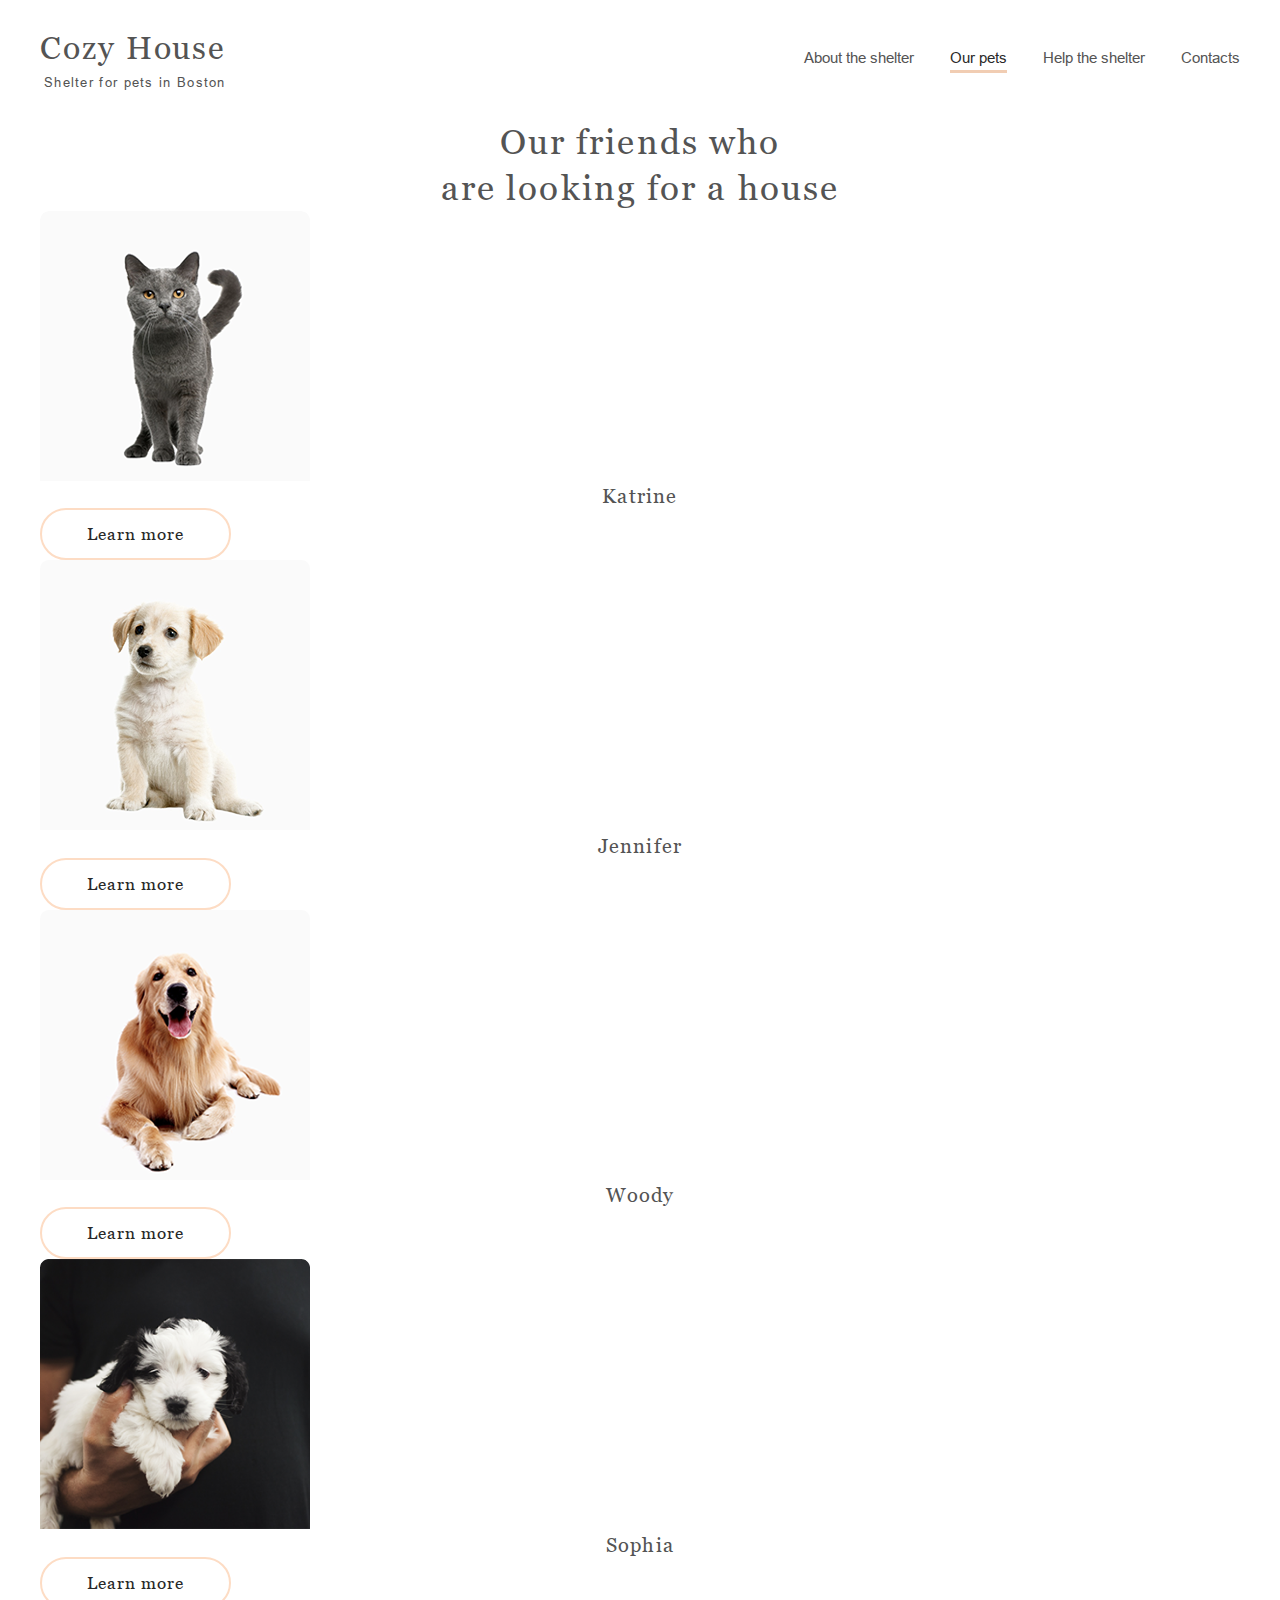
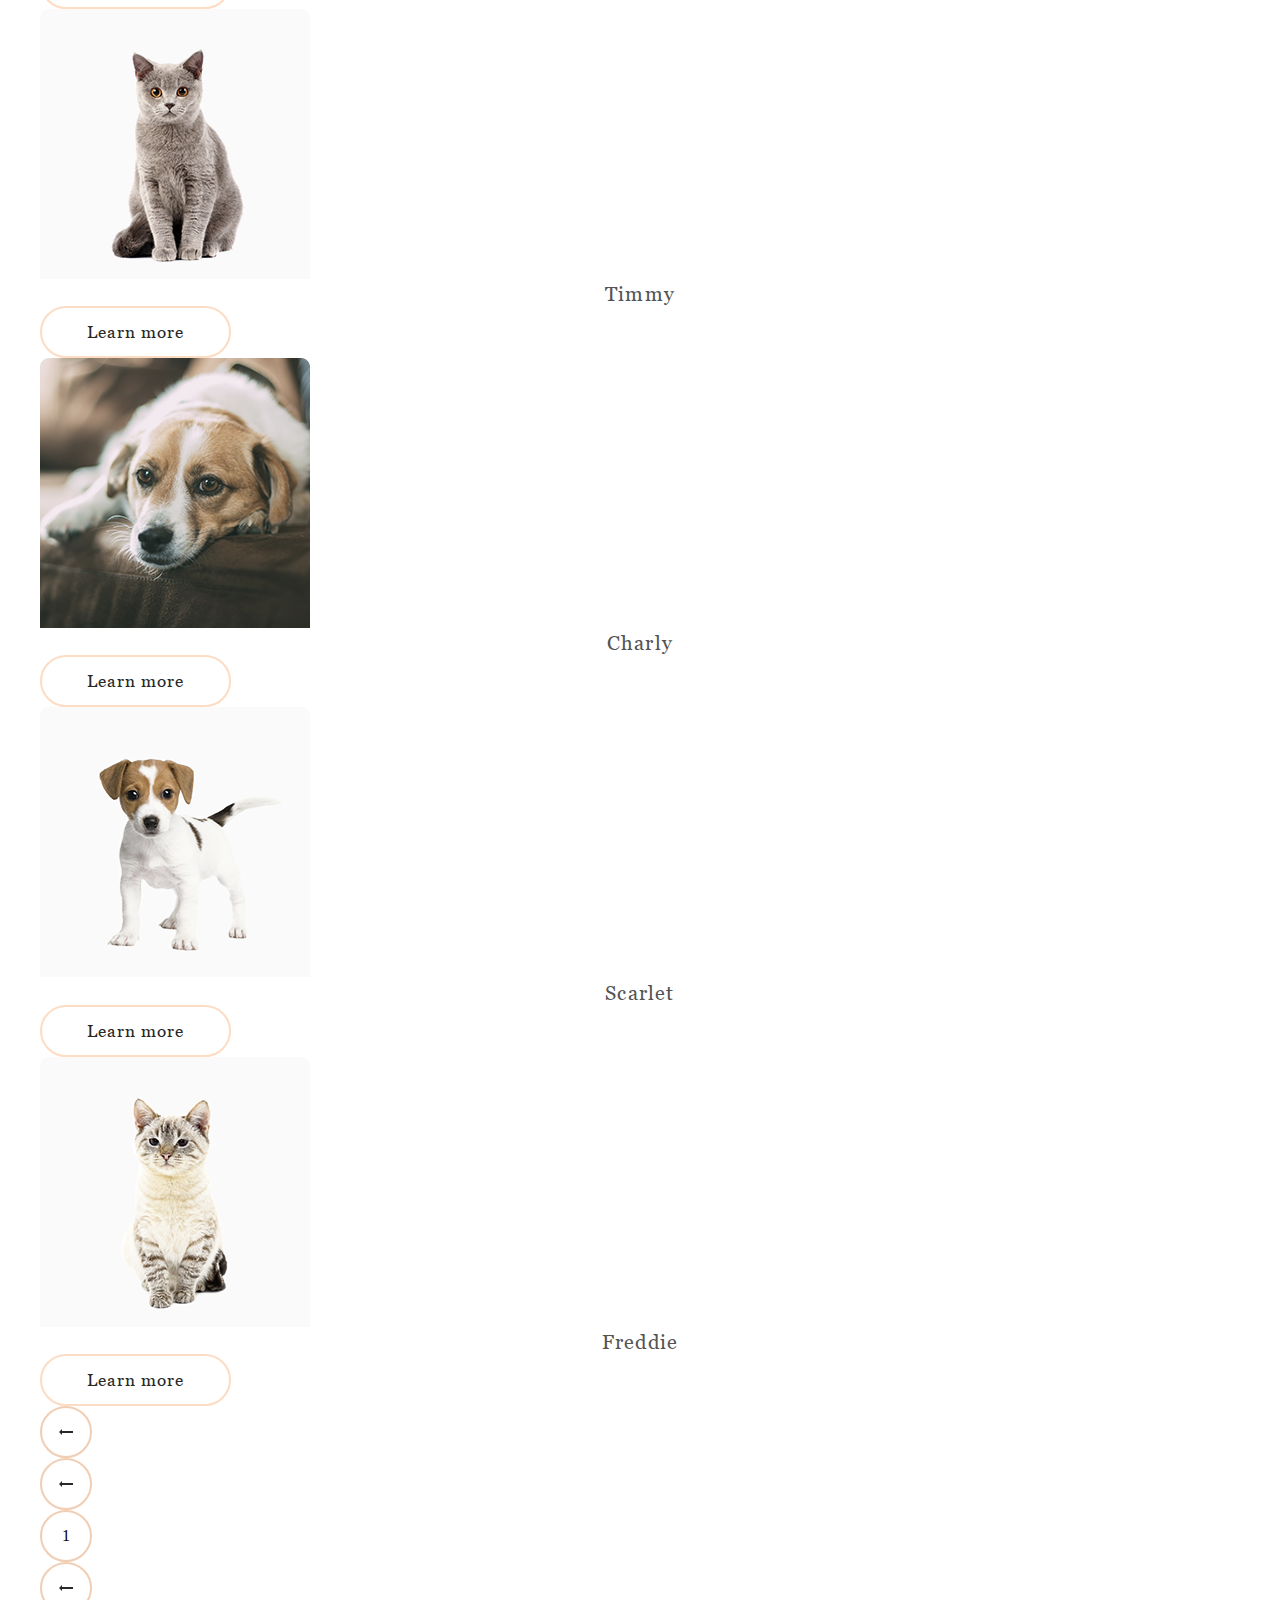
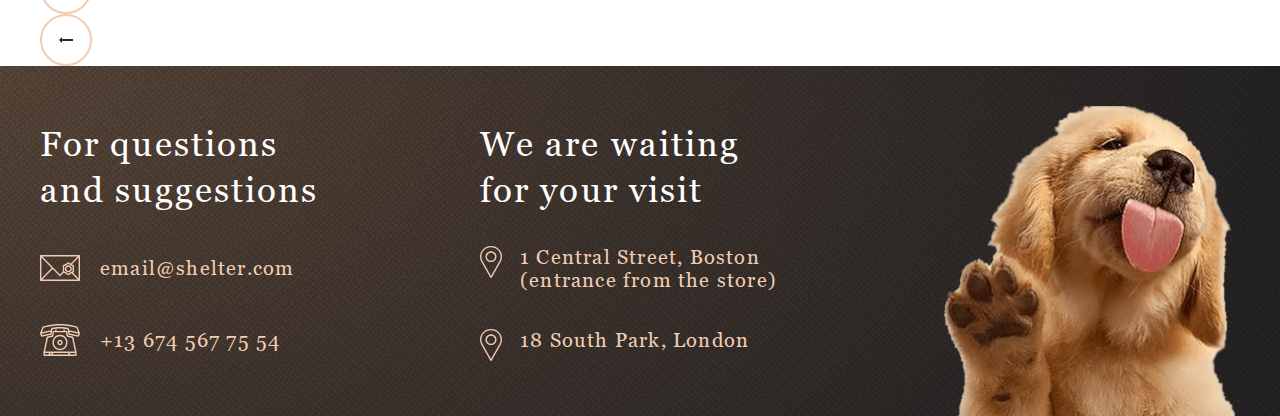
==== pages/pets/index.html @ 5927500d "feat: add common block for section" ====
<!DOCTYPE html>
<html lang="en">
  <head>
    <meta charset="UTF-8" />
    <meta http-equiv="X-UA-Compatible" content="IE=edge" />
    <meta name="viewport" content="width=device-width, initial-scale=1.0" />
    <title>Shelter Our pets page</title>
    <link rel="stylesheet" href="../../assets/fonts/arial/stylesheet.css" />
    <link rel="stylesheet" href="../../assets/fonts/georgia/stylesheet.css" />
    <link rel="stylesheet" href="../../assets/styles/normalize.css" />
    <link rel="stylesheet" href="style.css" />
  </head>
  <body>
    <header class="header">
      <div class="wrapper">
        <div class="header__block">
          <div class="header__logo">
            <a href="../../pages/main/index.html" class="logo-link">
              <h1 class="h1">Cozy House</h1>
              <p class="logo-subtitle">Shelter for pets in Boston</p>
            </a>
          </div>
          <nav class="header__navigation navigation">
            <ul>
              <li class="navigation__item">
                <a href="../main/index.html">About the shelter</a>
              </li>
              <li class="navigation__item active">
                <a href="../pets/index.html">Our pets</a>
              </li>
              <li class="navigation__item">
                <a href="../main/index.html#help-shelter">Help the shelter</a>
              </li>
              <li class="navigation__item"><a href="#contacts">Contacts</a></li>
            </ul>
          </nav>
        </div>
      </div>
    </header>
    <main class="main">
      <section class="section-our-friends">
        <div class="wrapper">
          <div class="section-our-friends">
            <div class="section-our-friends__title text-align-center">
              <h3 class="h3">Our friends who <br />are looking for a house</h3>
            </div>
            <div class="section-our-friends__slides">
              <article class="section-our-friends__slide-element slide-element">
                <img
                  class="slide-element__image text-align-center"
                  src="../../assets/images/pets-katrine.png"
                  alt="pet Katrine"
                />
                <h4 class="h4 slide-element__title text-align-center">
                  Katrine
                </h4>
                <button
                  type="button"
                  class="button button-secondary text-align-center"
                >
                  Learn more
                </button>
              </article>
              <article class="section-our-friends__slide-element slide-element">
                <img
                  class="slide-element__image text-align-center"
                  src="../../assets/images/pets-jennifer.png"
                  alt="pet Jennifer"
                />
                <h4 class="h4 slide-element__title text-align-center">
                  Jennifer
                </h4>
                <button
                  type="button"
                  class="button button-secondary text-align-center"
                >
                  Learn more
                </button>
              </article>
              <article class="section-our-friends__slide-element slide-element">
                <img
                  class="slide-element__image text-align-center"
                  src="../../assets/images/pets-woody.png"
                  alt="pet Woody"
                />
                <h4 class="h4 slide-element__title text-align-center">Woody</h4>
                <button
                  type="button"
                  class="button button-secondary text-align-center"
                >
                  Learn more
                </button>
              </article>
              <article class="section-our-friends__slide-element slide-element">
                <img
                  class="slide-element__image text-align-center"
                  src="../../assets/images/pets-sophia.png"
                  alt="pet Sophia"
                />
                <h4 class="h4 slide-element__title text-align-center">
                  Sophia
                </h4>
                <button
                  type="button"
                  class="button button-secondary text-align-center"
                >
                  Learn more
                </button>
              </article>
              <article class="section-our-friends__slide-element slide-element">
                <img
                  class="slide-element__image text-align-center"
                  src="../../assets/images/pets-timmy.png"
                  alt="pet Timmy"
                />
                <h4 class="h4 slide-element__title text-align-center">Timmy</h4>
                <button
                  type="button"
                  class="button button-secondary text-align-center"
                >
                  Learn more
                </button>
              </article>
              <article class="section-our-friends__slide-element slide-element">
                <img
                  class="slide-element__image text-align-center"
                  src="../../assets/images/pets-charly.png"
                  alt="pet Charly"
                />
                <h4 class="h4 slide-element__title text-align-center">
                  Charly
                </h4>
                <button
                  type="button"
                  class="button button-secondary text-align-center"
                >
                  Learn more
                </button>
              </article>
              <article class="section-our-friends__slide-element slide-element">
                <img
                  class="slide-element__image text-align-center"
                  src="../../assets/images/pets-scarlet.png"
                  alt="pet Scarlet"
                />
                <h4 class="h4 slide-element__title text-align-center">
                  Scarlet
                </h4>
                <button
                  type="button"
                  class="button button-secondary text-align-center"
                >
                  Learn more
                </button>
              </article>
              <article class="section-our-friends__slide-element slide-element">
                <img
                  class="slide-element__image text-align-center"
                  src="../../assets/images/pets-freddie.png"
                  alt="pet Freddie"
                />
                <h4 class="h4 slide-element__title text-align-center">
                  Freddie
                </h4>
                <button
                  type="button"
                  class="button button-secondary text-align-center"
                >
                  Learn more
                </button>
              </article>
            </div>
            <div class="section-our-friends__slides-navigation">
              <button
                type="button"
                class="button-circle button-arrow button-arrow_back"
                disabled
              ></button>
              <button
                type="button"
                class="button-circle button-arrow button-arrow_back"
                disabled
              ></button>
              <button type="button" class="button-circle button-arrow">
                1
              </button>
              <button
                type="button"
                class="button-circle button-arrow button-arrow_back"
              ></button>
              <button
                type="button"
                class="button-circle button-arrow button-arrow_back"
              ></button>
            </div>
          </div>
        </div>
      </section>
    </main>
    <footer class="footer" id="contacts">
      <div class="wrapper">
        <div class="footer__block">
          <div class="footer__widget">
            <h3 class="h3 footer__h3">For questions and suggestions</h3>
            <ul class="footer__list">
              <li class="footer__item">
                <a
                  class="h4 footer__link link-mail"
                  href="mailto:email@shelter.com"
                  >email@shelter.com</a
                >
              </li>
              <li class="footer__item">
                <a class="h4 footer__link link-phone" href="tel:+136745677554"
                  >+13 674 567 75 54</a
                >
              </li>
            </ul>
          </div>
          <div class="footer__widget footer__widget-second">
            <h3 class="h3 footer__h3">We are waiting for your visit</h3>
            <ul class="footer__list">
              <li class="footer__item">
                <a
                  class="h4 footer__link link-location"
                  href="https://www.google.com/maps/search/1+Central+Street,+Boston+(entrance+from+the+store)/@42.3145186,-71.1103678,11z"
                  target="_blank"
                  >1 Central Street, Boston (entrance from the store)</a
                >
              </li>
              <li class="footer__item">
                <a
                  class="h4 footer__link link-location"
                  href="https://www.google.com/maps/search/18+South+Park,+London/@51.4614345,-0.2479026,11z/data=!3m1!4b1"
                  target="_blank"
                  >18 South Park, London</a
                >
              </li>
            </ul>
          </div>
          <div class="footer__widget">
            <div class="footer__image">
              <img
                src="../../assets/images/footer-puppy.png"
                alt="footer puppy"
              />
            </div>
          </div>
        </div>
      </div>
    </footer>
  </body>
</html>
---- assets/fonts/arial/stylesheet.css ----
@font-face {
    font-family: 'Arial';
    src: url('Arial-Black.woff2') format('woff2'),
        url('Arial-Black.woff') format('woff');
    font-weight: 900;
    font-style: normal;
    font-display: swap;
}

@font-face {
    font-family: 'Arial';
    src: url('Arial-BoldItalicMT.woff2') format('woff2'),
        url('Arial-BoldItalicMT.woff') format('woff');
    font-weight: bold;
    font-style: italic;
    font-display: swap;
}

@font-face {
    font-family: 'Arial';
    src: url('Arial-ItalicMT.woff2') format('woff2'),
        url('Arial-ItalicMT.woff') format('woff');
    font-weight: normal;
    font-style: italic;
    font-display: swap;
}

@font-face {
    font-family: 'Arial';
    src: url('Arial-BoldMT.woff2') format('woff2'),
        url('Arial-BoldMT.woff') format('woff');
    font-weight: bold;
    font-style: normal;
    font-display: swap;
}

@font-face {
    font-family: 'Arial Narrow';
    src: url('ArialNarrow.woff2') format('woff2'),
        url('ArialNarrow.woff') format('woff');
    font-weight: normal;
    font-style: normal;
    font-display: swap;
}

@font-face {
    font-family: 'Arial Narrow';
    src: url('ArialNarrow-Bold.woff2') format('woff2'),
        url('ArialNarrow-Bold.woff') format('woff');
    font-weight: bold;
    font-style: normal;
    font-display: swap;
}

@font-face {
    font-family: 'Arial Narrow';
    src: url('ArialNarrow-BoldItalic.woff2') format('woff2'),
        url('ArialNarrow-BoldItalic.woff') format('woff');
    font-weight: bold;
    font-style: italic;
    font-display: swap;
}

@font-face {
    font-family: 'Arial Narrow';
    src: url('ArialNarrow-Italic.woff2') format('woff2'),
        url('ArialNarrow-Italic.woff') format('woff');
    font-weight: normal;
    font-style: italic;
    font-display: swap;
}

@font-face {
    font-family: 'Arial';
    src: url('ArialMT.woff2') format('woff2'),
        url('ArialMT.woff') format('woff');
    font-weight: normal;
    font-style: normal;
    font-display: swap;
}
---- assets/fonts/georgia/stylesheet.css ----
@font-face {
    font-family: 'Georgia';
    src: url('Georgia-BoldItalic.woff2') format('woff2'),
        url('Georgia-BoldItalic.woff') format('woff');
    font-weight: bold;
    font-style: italic;
    font-display: swap;
}

@font-face {
    font-family: 'Georgia';
    src: url('Georgia-Bold.woff2') format('woff2'),
        url('Georgia-Bold.woff') format('woff');
    font-weight: bold;
    font-style: normal;
    font-display: swap;
}

@font-face {
    font-family: 'Georgia';
    src: url('Georgia-Italic.woff2') format('woff2'),
        url('Georgia-Italic.woff') format('woff');
    font-weight: normal;
    font-style: italic;
    font-display: swap;
}

@font-face {
    font-family: 'Georgia';
    src: url('Georgia.woff2') format('woff2'),
        url('Georgia.woff') format('woff');
    font-weight: normal;
    font-style: normal;
    font-display: swap;
}
---- pages/pets/style.css ----
:root {
    --color-light-xl: #FFFFFF;
    --color-light-l: #F6F6F6;
    --color-light-s: #FAFAFA;
    --color-dark-s: #CDCDCD;
    --color-dark-m: #B2B2B2;
    --color-dark-l: #545454;
    --color-dark-xl: #4C4C4C;
    --color-dark-2xl: #444444;
    --color-dark-3xl: #292929;
    --color-primary: #F1CDB3;
    --color-primary-light: #FDDCC4;
}

html {
    scroll-behavior: smooth;
}

h1,
h2,
h3,
h4,
h5,
h6 {
    margin: 0;
}

p {
    margin: 0;
}

ul {
    list-style-type: none;
}

a {
    text-decoration: none;
}

.h1 {
    font-family: 'Georgia', sans-serif;
    font-size: 32px;
    font-weight: 400;
    line-height: 35px;
    letter-spacing: 0.06em;
    text-align: left;
    color: var(--color-dark-l);
    margin-top: 1px;
    margin-bottom: 9px;
}

.h2 {
    font-family: 'Georgia', sans-serif;
    font-weight: 400;
    font-size: 44px;
    line-height: 130%;
    color: var(--color-dark-l);
}

.h3 {
    font-family: 'Georgia', sans-serif;
    font-weight: 400;
    font-size: 35px;
    line-height: 130%;
    letter-spacing: 0.06em;
    color: var(--color-dark-l);
}

.h4 {
    font-family: 'Georgia', sans-serif;
    font-size: 20px;
    font-weight: 400;
    line-height: 23px;
    letter-spacing: 0.06em;
    text-align: left;
    color: var(--color-dark-l);
}

.h5 {
    font-family: 'Georgia', sans-serif;
    font-weight: 400;
    font-size: 15px;
    line-height: 110%;
    letter-spacing: 0.06em;
    color: var(--color-dark-l);
}

.paragraph-l {
    font-family: 'Arial', sans-serif;
    font-weight: 400;
    font-size: 15px;
    line-height: 160%;
    color: var(--color-dark-xl);
}

.paragraph-s {
    font-family: 'Arial', sans-serif;
    font-style: italic;
    font-weight: 400;
    font-size: 12px;
    line-height: 150%;
    color: var(--color-dark-m);
}

.button {
    display: inline-block;
    box-sizing: border-box;
    padding: 15px 45px;
    font-family: 'Georgia', sans-serif;
    font-size: 17px;
    font-weight: 400;
    line-height: 22px;
    letter-spacing: 0.06em;
    text-align: center;
    border-radius: 100px;
    color: var(--color-dark-3xl);
}

.button-primary {
    background-color: var(--color-primary);
}

.button-primary:hover {
    cursor: pointer;
    background-color: var(--color-primary-light);
}

.button-secondary {
    padding: 13px 45px;
    background-color: transparent;
    border: 2px solid var(--color-primary-light);
}

.button-secondary:hover {
    cursor: pointer;
    border: 2px solid var(--color-primary-light);
    background-color: var(--color-primary-light);
}

.button-circle {
    display: flex;
    align-items: center;
    justify-content: center;
    min-width: 52px;
    min-height: 52px;
    width: 52px;
    height: 52px;
    border-radius: 100px;
}

.button-arrow {
    background-color: transparent;
    border: 2px solid var(--color-primary);
}

.button-arrow:hover {
    cursor: pointer;
    background-color: var(--color-primary);
}

.button-arrow_back {
    background-image: url('../../assets/icons/arrow.svg');
    background-repeat: no-repeat;
    background-position: center;
}

.button-arrow_next {
    background-image: url('../../assets/icons/arrow.svg');
    background-repeat: no-repeat;
    background-position: center;
    transform: rotate(180deg);
}

.text-align-center {
    text-align: center;
    margin: 0 auto;
}

.wrapper {
    max-width: 1200px;
    margin: 0 auto;
    padding: 0 40px;
}

.header {
    width: 100%;
    padding: 30px 0;
}

.header__block {
    display: flex;
    justify-content: space-between;
}

.logo-subtitle {
    font-family: 'Arial', sans-serif;
    font-size: 13px;
    font-weight: 400;
    line-height: 15px;
    letter-spacing: 0.1em;
    text-align: left;
    padding-left: 4px;
    color: var(--color-dark-l);
}

.navigation ul {
    display: flex;
}

.navigation__item {
    margin-left: 36px;
}

.navigation__item a {
    font-family: 'Arial', sans-serif;
    font-size: 15px;
    font-weight: 400;
    line-height: 24px;
    letter-spacing: 0px;
    text-align: left;
    color: var(--color-dark-l);
}

.navigation__item:hover a {
    cursor: pointer;
    color: var(--color-dark-3xl);
}

.navigation__item.active a {
    display: inline-block;
    color: var(--color-dark-3xl);
    border-bottom: 3px solid var(--color-primary);
}

.navigation__item.active:hover a {
    cursor: default;
}

/* Main classes */
/* Main classes */
/* Main classes */
/* Main classes */

.footer {
    background: url('../../assets/images/noise_transparent@2x.png'), radial-gradient(100% 215.42% at 0% 0%, #5B483A 0%, #262425 100%), #211F20;
}

.footer__block {
    display: flex;
    justify-content: space-between;
    padding-top: 40px;
    line-height: 0;
}

.footer__widget {
    max-width: 300px;
}

.footer__widget-second {
    margin-left: -20px;
}

.footer__h3 {
    padding-top: 16px;
    padding-bottom: 28px;
    color: var(--color-light-xl);
}

.footer__list {
    display: flex;
    flex-direction: column;
    margin-top: 5px;
}

.footer__item {
    padding-bottom: 37px;
}

.footer__link {
    position: relative;
    color: var(--color-primary);
}

.footer__link:hover {
    cursor: pointer;
    color: var(--color-primary-light);
}

.link-mail {
    display: block;
    padding-top: 11px;
    padding-left: 20px;

}

.link-mail::before {
    content: url('../../assets/icons/icon-email.svg');
    position: absolute;
    left: -40px;
    top: 6px;
}

.link-phone {
    display: block;
    padding-left: 20px;
    margin-top: 12px;
}

.link-phone::before {
    content: url('../../assets/icons/icon-phone.svg');
    position: absolute;
    left: -40px;
    top: -5px;
}

.link-location::before {
    content: url('../../assets/icons/icon-marker.svg');
    position: absolute;
    left: -40px;
}
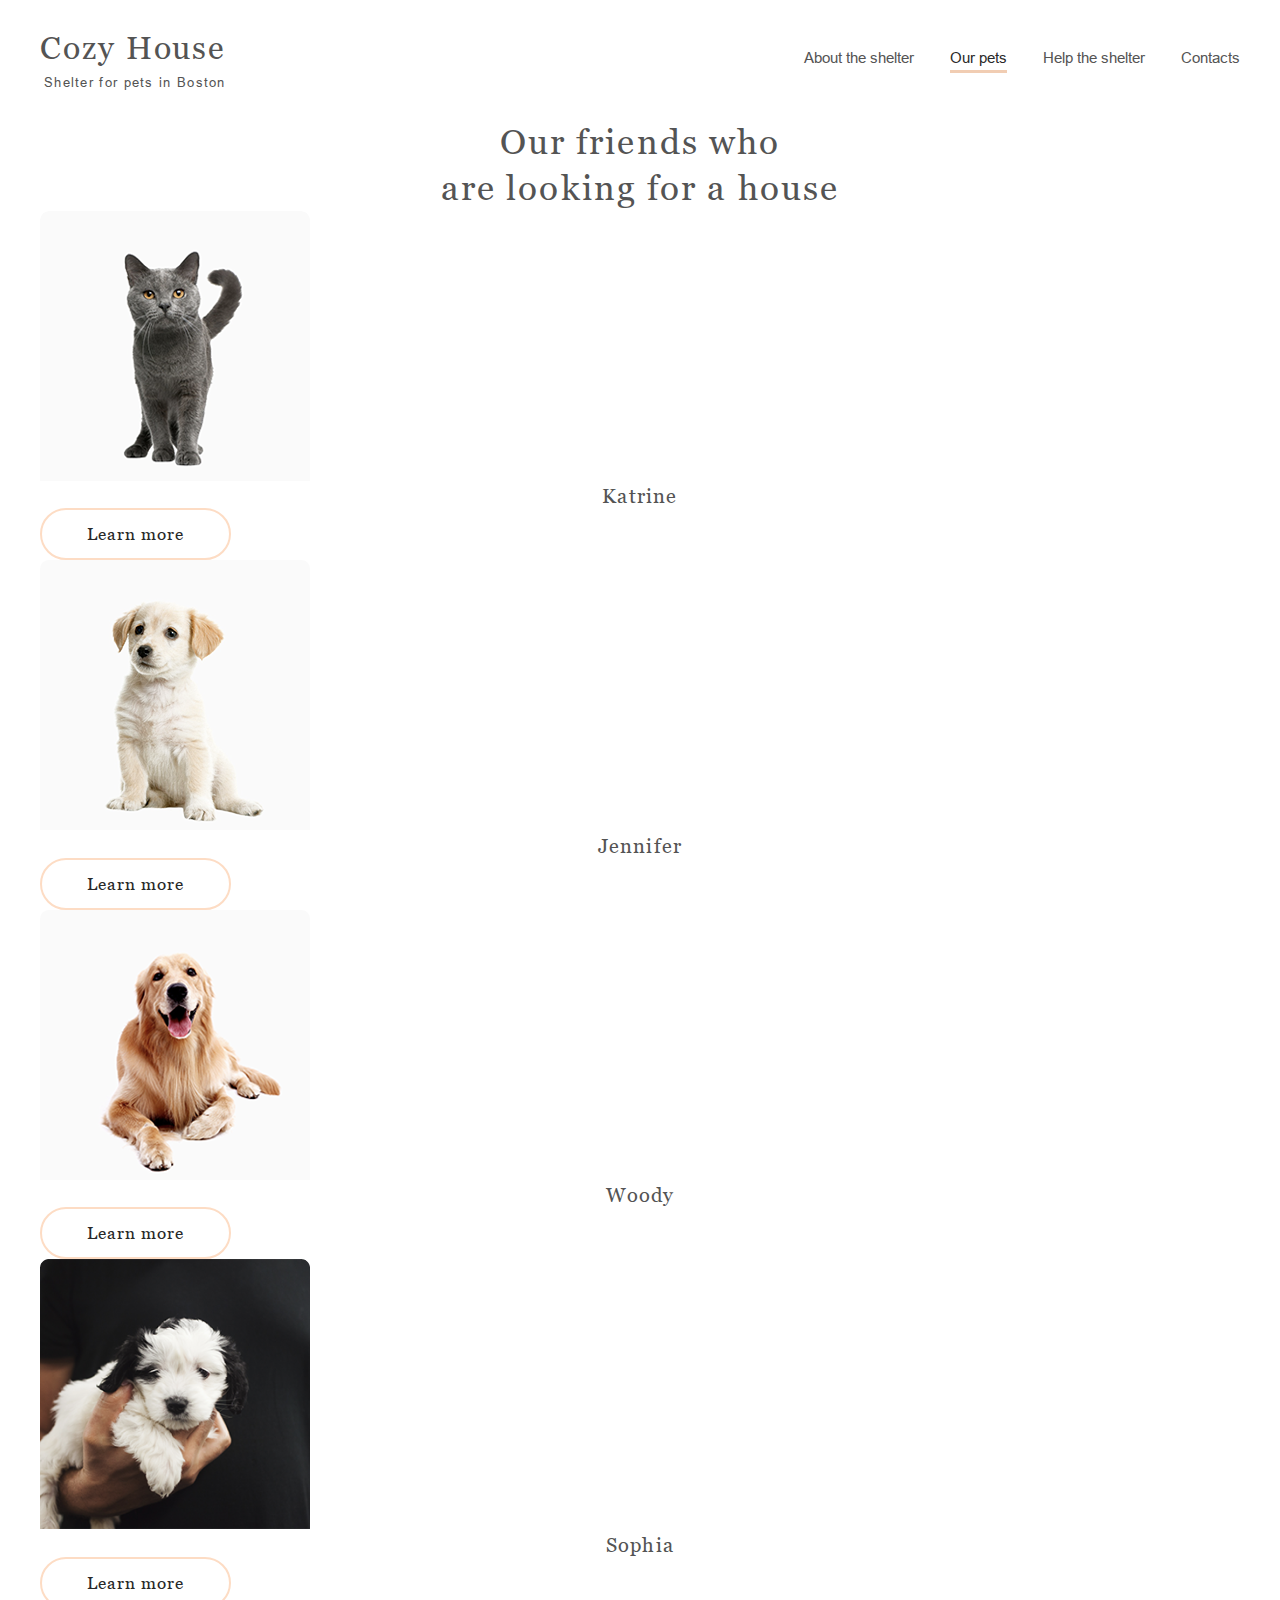
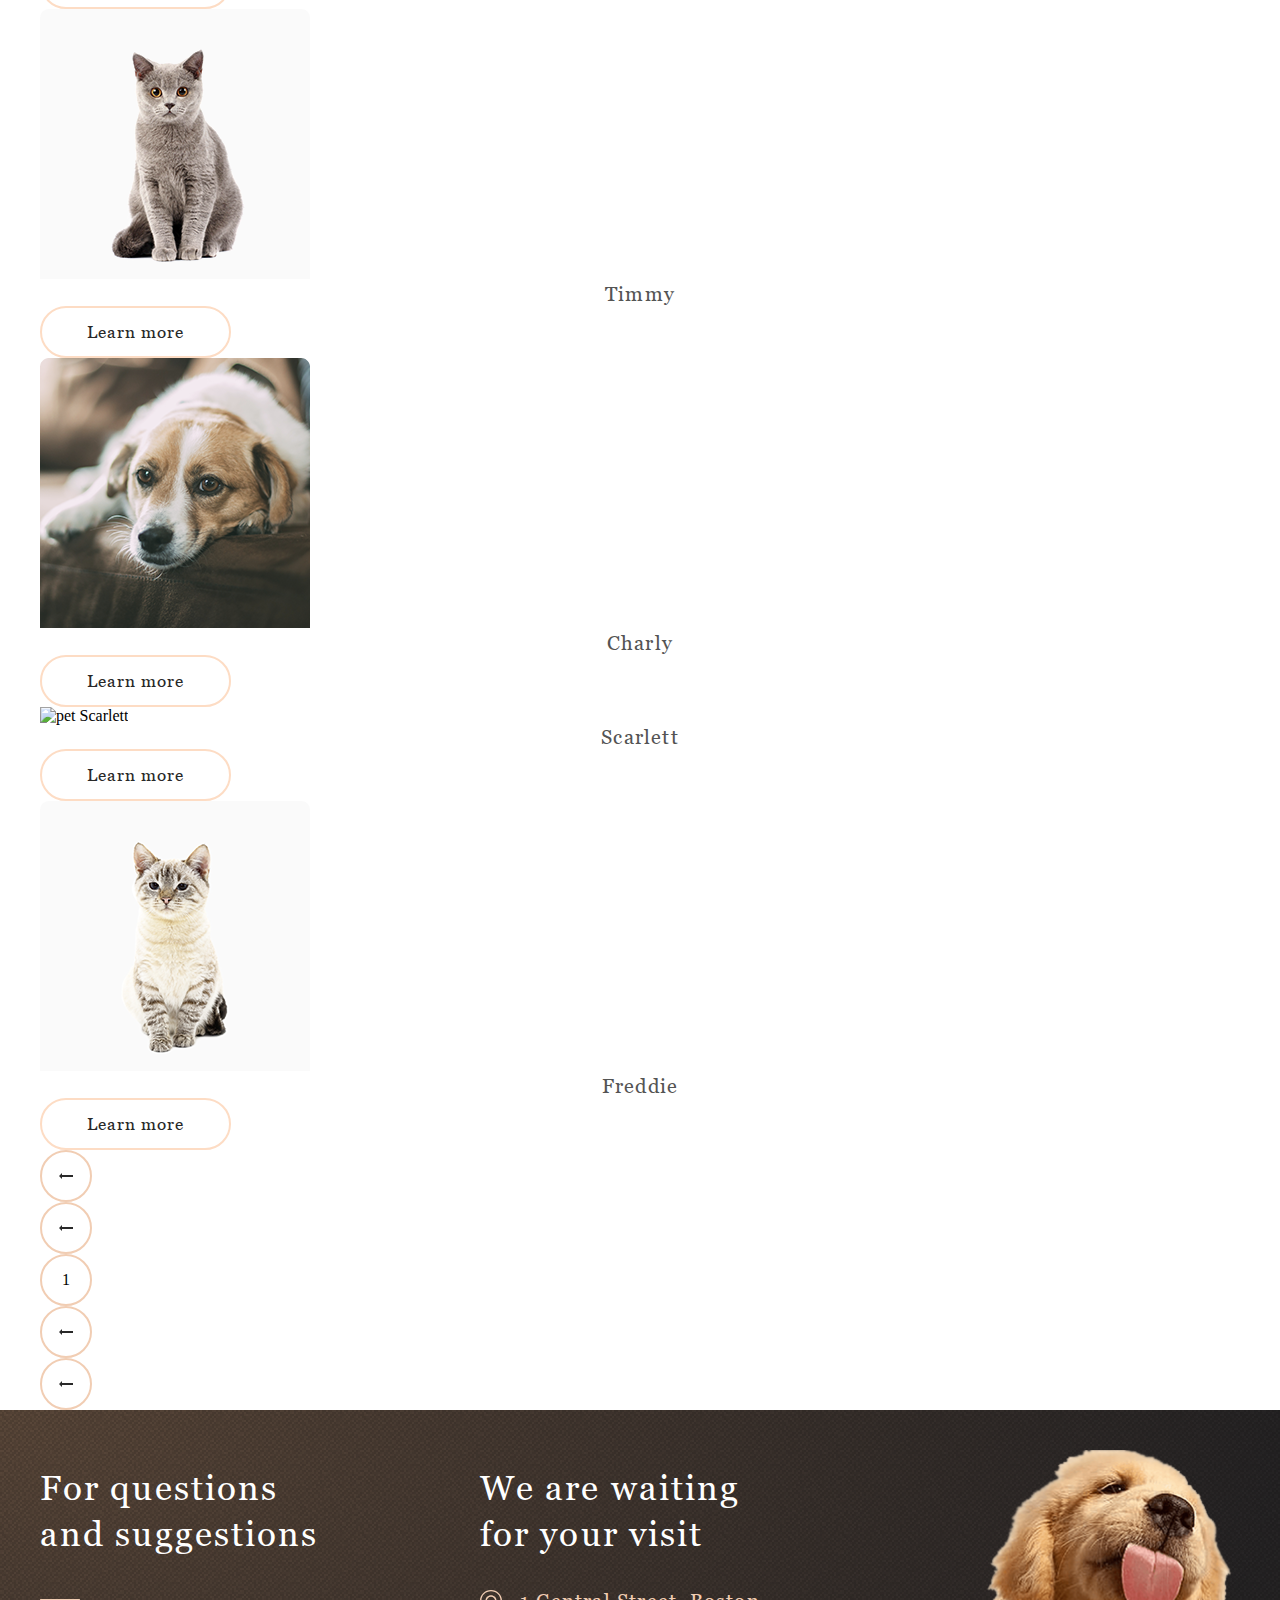
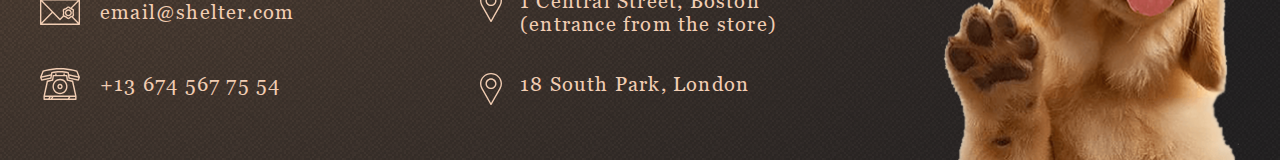
==== commit dd25ba39: "fix: name Scarlett" ====
--- a/pages/pets/index.html
+++ b/pages/pets/index.html
@@ -40,7 +40,7 @@
     <main class="main">
       <section class="section-our-friends">
         <div class="wrapper">
-          <div class="section-our-friends">
+          <div class="section-our-friends__block">
             <div class="section-our-friends__title text-align-center">
               <h3 class="h3">Our friends who <br />are looking for a house</h3>
             </div>
@@ -140,11 +140,11 @@
               <article class="section-our-friends__slide-element slide-element">
                 <img
                   class="slide-element__image text-align-center"
-                  src="../../assets/images/pets-scarlet.png"
-                  alt="pet Scarlet"
-                />
-                <h4 class="h4 slide-element__title text-align-center">
-                  Scarlet
+                  src="../../assets/images/pets-scarlett.png"
+                  alt="pet Scarlett"
+                />
+                <h4 class="h4 slide-element__title text-align-center">
+                  Scarlett
                 </h4>
                 <button
                   type="button"
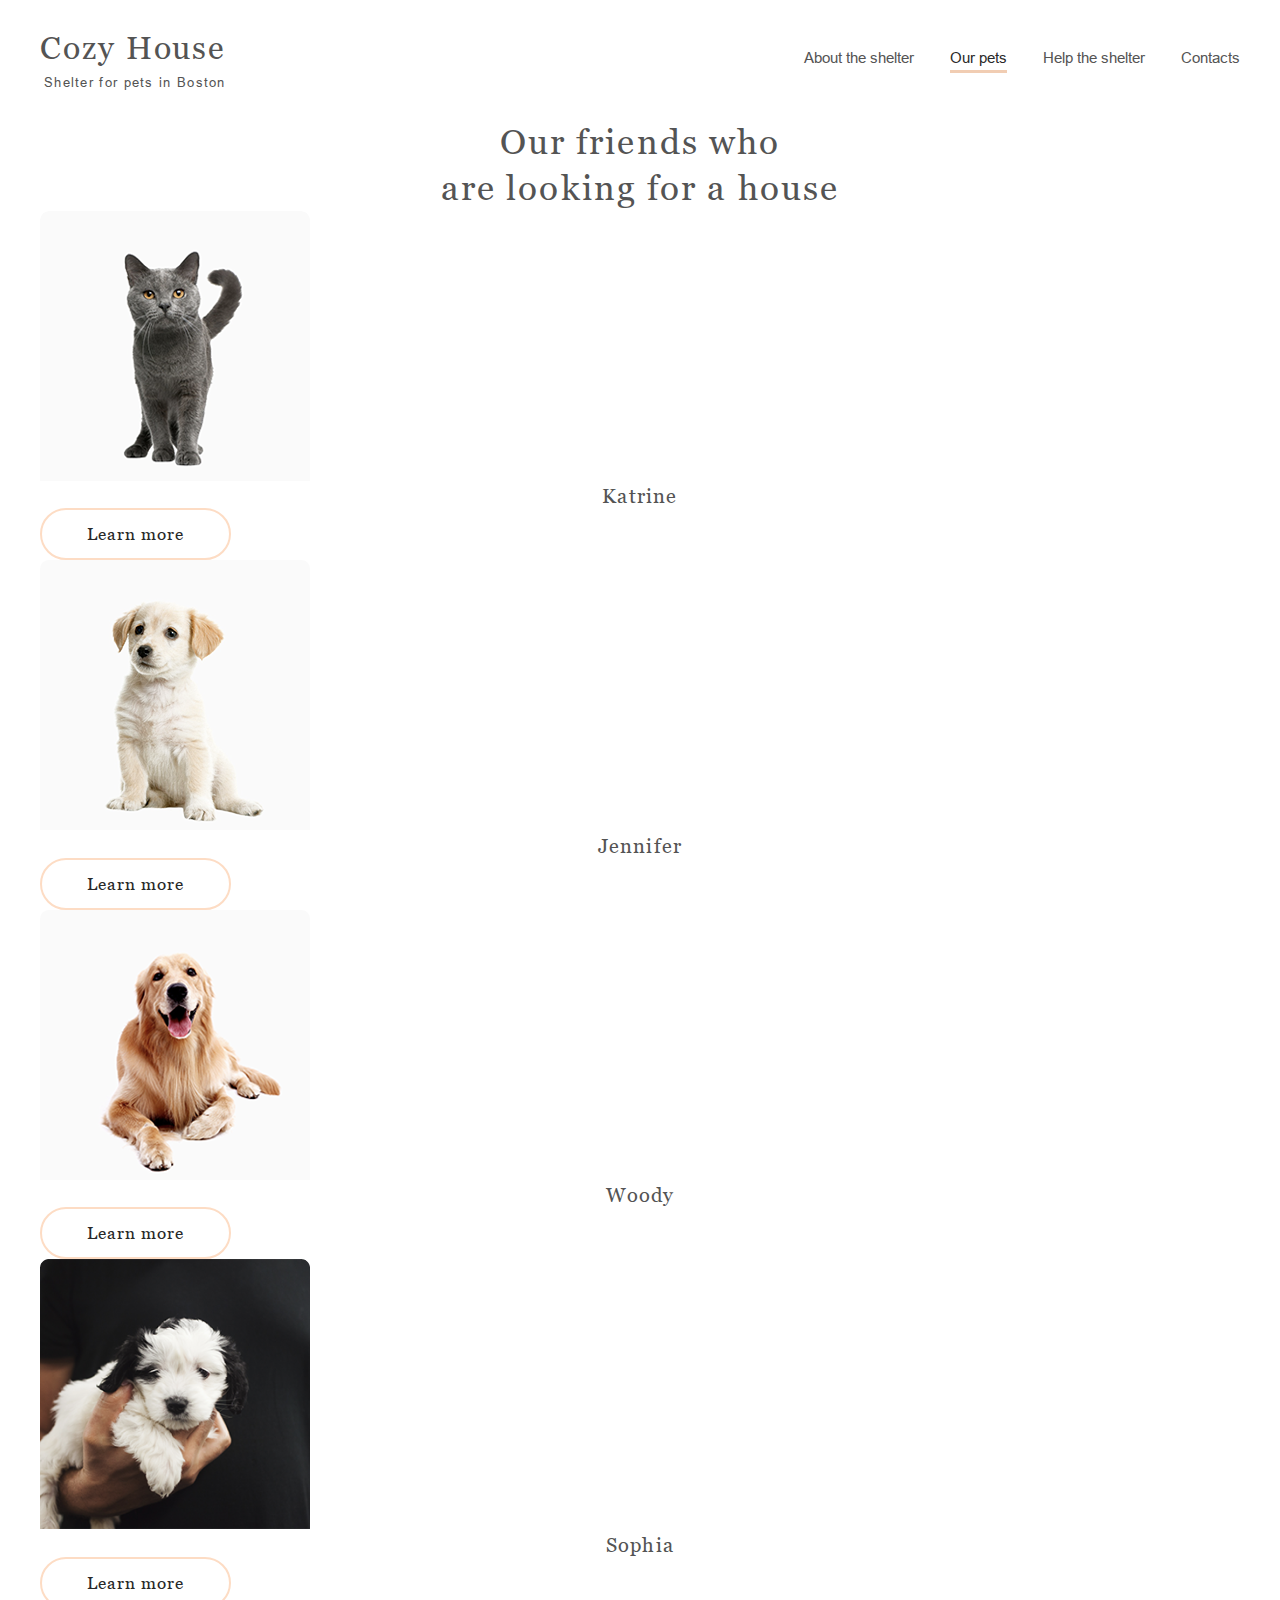
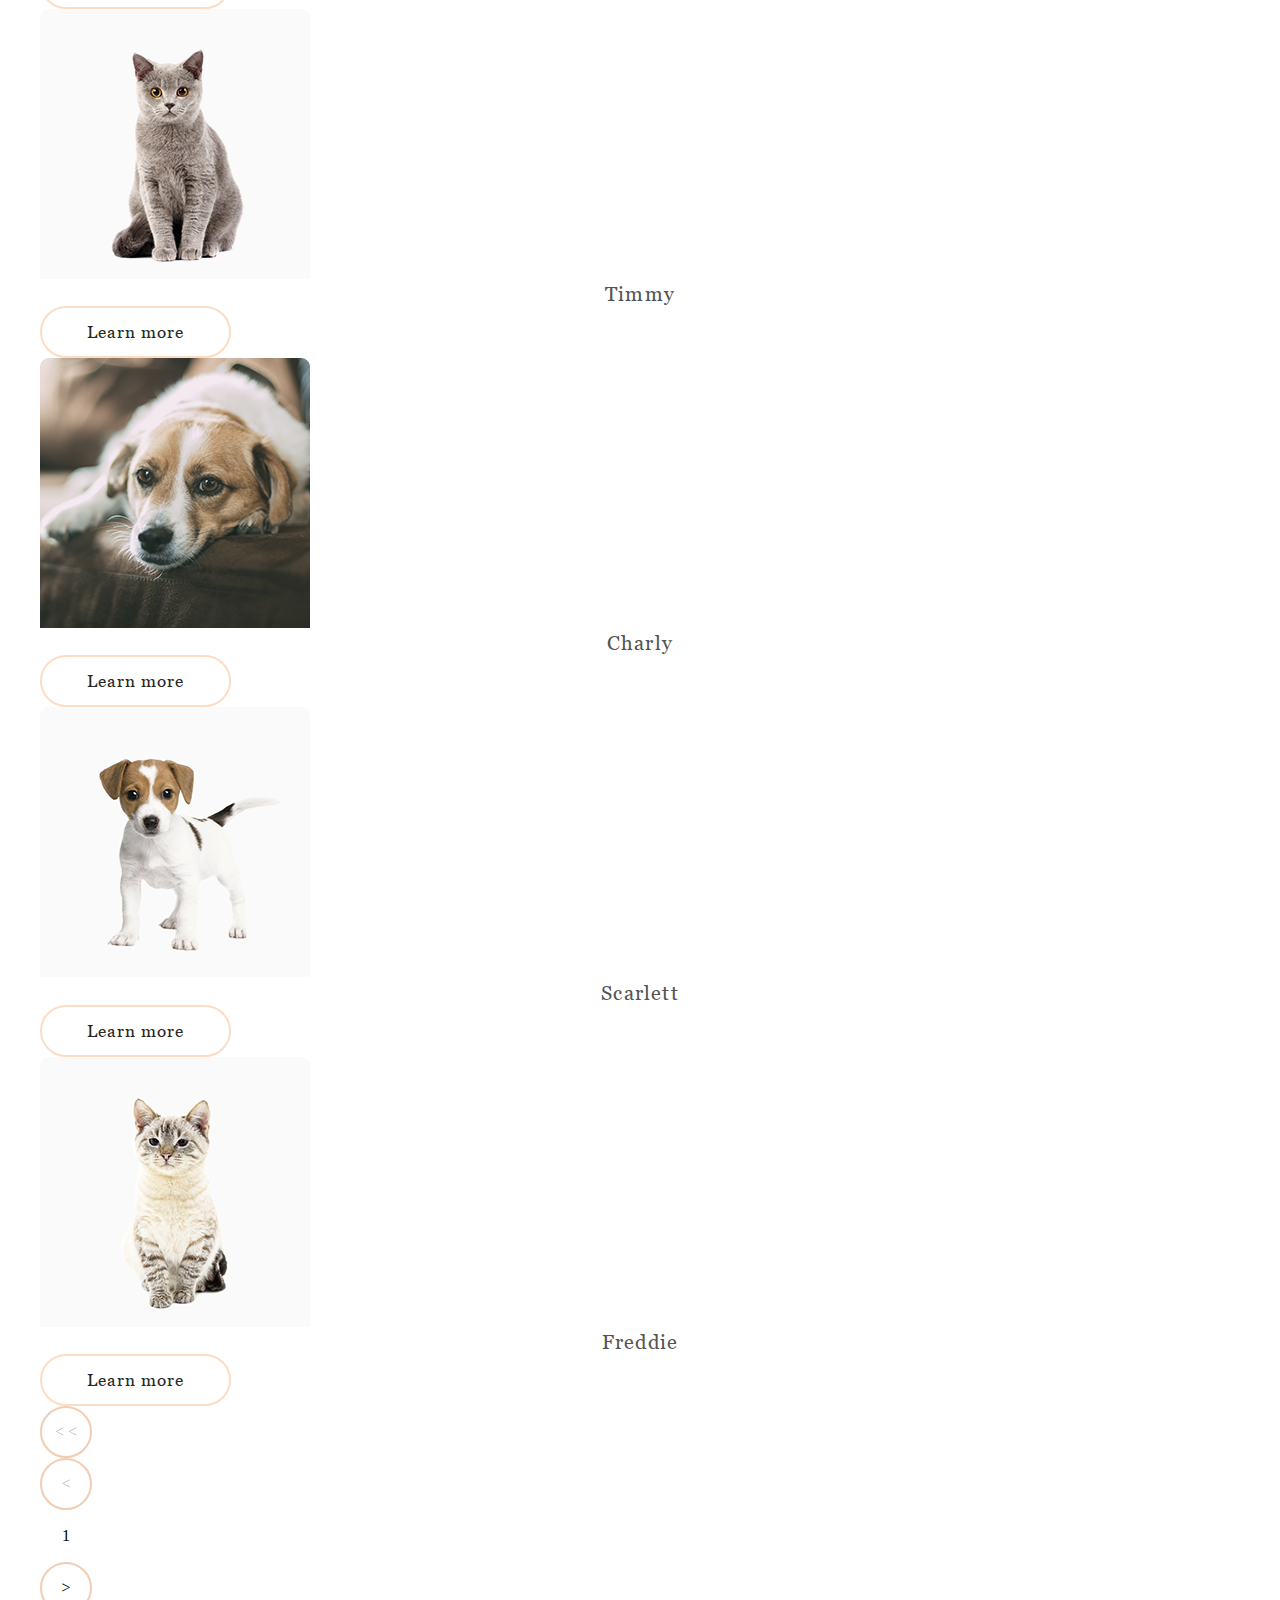
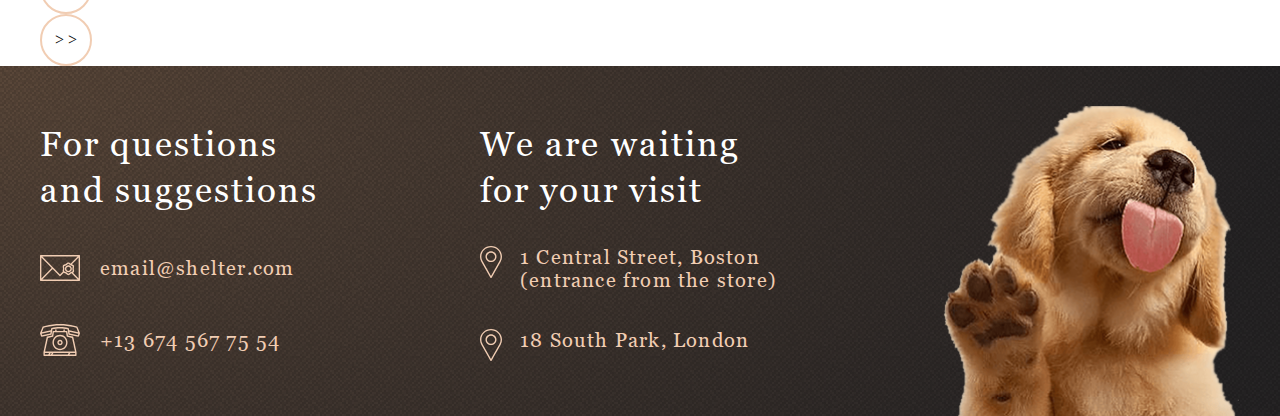
==== commit 1f52f951: "feat: add all elements at index.html" ====
--- a/pages/pets/index.html
+++ b/pages/pets/index.html
@@ -23,13 +23,15 @@
           <nav class="header__navigation navigation">
             <ul>
               <li class="navigation__item">
-                <a href="../main/index.html">About the shelter</a>
+                <a href="../../pages/main/index.html">About the shelter</a>
               </li>
               <li class="navigation__item active">
-                <a href="../pets/index.html">Our pets</a>
+                <a href="../../pages/pets/index.html">Our pets</a>
               </li>
               <li class="navigation__item">
-                <a href="../main/index.html#help-shelter">Help the shelter</a>
+                <a href="../../pages/main/index.html#help-shelter"
+                  >Help the shelter</a
+                >
               </li>
               <li class="navigation__item"><a href="#contacts">Contacts</a></li>
             </ul>
@@ -140,7 +142,7 @@
               <article class="section-our-friends__slide-element slide-element">
                 <img
                   class="slide-element__image text-align-center"
-                  src="../../assets/images/pets-scarlett.png"
+                  src="../../assets/images/pets-scarlet.png"
                   alt="pet Scarlett"
                 />
                 <h4 class="h4 slide-element__title text-align-center">
@@ -170,28 +172,46 @@
                 </button>
               </article>
             </div>
-            <div class="section-our-friends__slides-navigation">
-              <button
-                type="button"
-                class="button-circle button-arrow button-arrow_back"
+            <div
+              class="
+                section-our-friends__slides-pagination
+                slides-pagination
+                text-align-center
+              "
+            >
+              <button
+                type="button"
+                class="
+                  button-circle button-arrow
+                  slides-pagination__double-back
+                "
                 disabled
-              ></button>
-              <button
-                type="button"
-                class="button-circle button-arrow button-arrow_back"
+              >
+                &lt; &lt;
+              </button>
+              <button
+                type="button"
+                class="button-circle button-arrow slides-pagination__back"
                 disabled
-              ></button>
-              <button type="button" class="button-circle button-arrow">
-                1
-              </button>
-              <button
-                type="button"
-                class="button-circle button-arrow button-arrow_back"
-              ></button>
-              <button
-                type="button"
-                class="button-circle button-arrow button-arrow_back"
-              ></button>
+              >
+                &lt;
+              </button>
+              <div class="button-circle pagination-number">1</div>
+              <button
+                type="button"
+                class="button-circle button-arrow slides-pagination__next"
+              >
+                &gt;
+              </button>
+              <button
+                type="button"
+                class="
+                  button-circle button-arrow
+                  slides-pagination__double-next
+                "
+              >
+                &gt; &gt;
+              </button>
             </div>
           </div>
         </div>
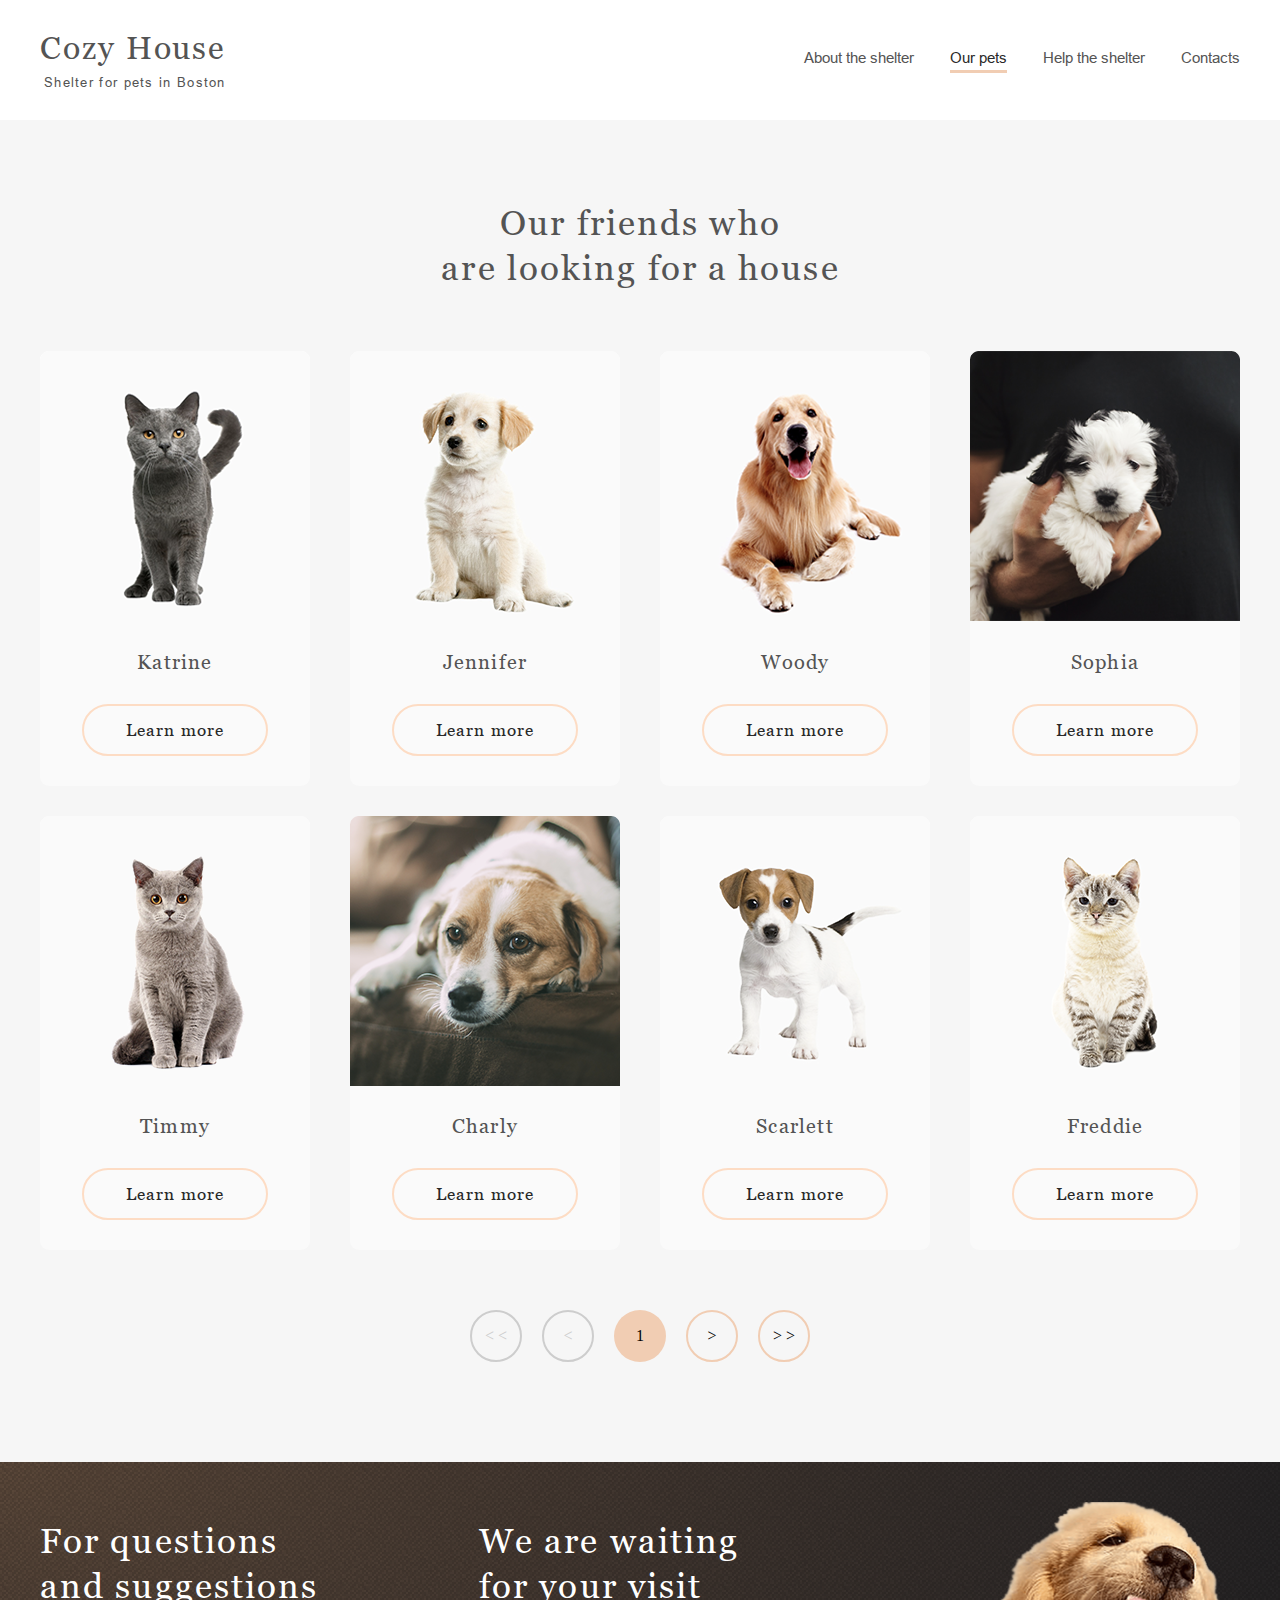
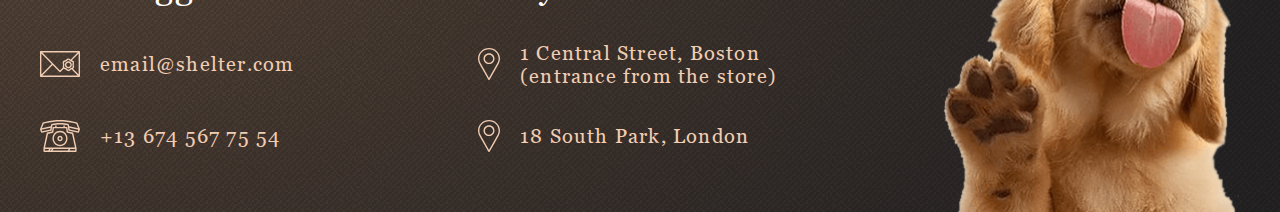
==== commit 748dca09: "feat: add burder menu" ====
--- a/pages/pets/index.html
+++ b/pages/pets/index.html
@@ -21,7 +21,11 @@
             </a>
           </div>
           <nav class="header__navigation navigation">
-            <ul>
+            <input id="menu-toggle" type="checkbox" />
+            <label class="menu-button-container" for="menu-toggle">
+              <div class="menu-button"></div>
+            </label>
+            <ul class="navigation-ul">
               <li class="navigation__item">
                 <a href="../../pages/main/index.html">About the shelter</a>
               </li>
--- a/pages/pets/style.css
+++ b/pages/pets/style.css
@@ -105,7 +105,7 @@
 .button {
     display: inline-block;
     box-sizing: border-box;
-    padding: 15px 45px;
+    padding: 15px 42px;
     font-family: 'Georgia', sans-serif;
     font-size: 17px;
     font-weight: 400;
@@ -126,7 +126,7 @@
 }
 
 .button-secondary {
-    padding: 13px 45px;
+    padding: 13px 42px;
     background-color: transparent;
     border: 2px solid var(--color-primary-light);
 }
@@ -171,6 +171,25 @@
     transform: rotate(180deg);
 }
 
+.button-circle:disabled,
+.buttom-circle:hover:disabled {
+    cursor: default;
+    color: var(--color-dark-s);
+    border-color: var(--color-dark-s);
+    background-color: transparent;
+}
+
+.slides-pagination {
+    display: flex;
+    justify-content: space-between;
+    max-width: 340px;
+}
+
+.pagination-number {
+    cursor: default;
+    background-color: var(--color-primary);
+}
+
 .text-align-center {
     text-align: center;
     margin: 0 auto;
@@ -190,6 +209,10 @@
 .header__block {
     display: flex;
     justify-content: space-between;
+}
+
+.header__logo {
+    z-index: 100;
 }
 
 .logo-subtitle {
@@ -238,6 +261,71 @@
 
 /* Main classes */
 /* Main classes */
+
+.section-our-friends {
+    background-color: var(--color-light-l);
+}
+
+.section-our-friends__block {
+    padding: 80px 0 100px;
+}
+
+.section-our-friends__title {
+    max-width: 405px;
+    padding-bottom: 60px;
+}
+
+.section-our-friends__title h3 {
+    line-height: 129%;
+    margin-top: 1px;
+    margin-left: 1px;
+}
+
+.section-our-friends__slider {
+    display: flex;
+    flex-direction: row;
+    justify-content: space-between;
+    align-items: center;
+    padding-bottom: 60px;
+}
+
+.section-our-friends__slides {
+    width: 100%;
+    display: flex;
+    flex-wrap: wrap;
+    flex-direction: row;
+    justify-content: space-between;
+    gap: 30px;
+    margin-bottom: 60px;
+}
+
+.slide-element {
+    border-radius: 9px;
+    background-color: var(--color-light-s);
+}
+
+.slide-element:hover {
+    cursor: pointer;
+    background-color: var(--color-light-xl);
+}
+
+.slide-element__image {
+    padding-bottom: 25px;
+}
+
+.slide-element__title {
+    padding-bottom: 30px;
+}
+
+.slide-element .button {
+    display: flex;
+    margin-bottom: 30px;
+}
+
+.slide-element:hover button {
+    background-color: var(--color-primary-light);
+}
+
 /* Main classes */
 /* Main classes */
 
@@ -261,9 +349,14 @@
 }
 
 .footer__h3 {
-    padding-top: 16px;
+    padding-top: 17px;
     padding-bottom: 28px;
+    line-height: 129%;
     color: var(--color-light-xl);
+}
+
+.footer__widget-second .footer__h3 {
+    margin-left: -1px;
 }
 
 .footer__list {
@@ -316,5 +409,242 @@
 .link-location::before {
     content: url('../../assets/icons/icon-marker.svg');
     position: absolute;
-    left: -40px;
+    left: -42px;
+    top: 6px;
+}
+
+.footer__item:nth-child(2) .link-location:before {
+    top: -5px;
+}
+
+@media (max-width: 1279.98px) {
+    .wrapper {
+        padding: 0 30px;
+    }
+
+    .header {
+        padding-top: 0;
+    }
+
+    .header__block {
+        padding-top: 30px;
+    }
+
+    .section-our-friends__block {
+        padding-bottom: 77px;
+    }
+
+    .section-our-friends__title {
+        padding-bottom: 30px;
+    }
+
+    .section-our-friends__slides {
+        justify-content: center;
+        gap: 30px 40px;
+        margin-bottom: 40px;
+    }
+
+    .section-our-friends__slides .section-our-friends__slide-element.slide-element:nth-last-child(1),
+    .section-our-friends__slides .section-our-friends__slide-element.slide-element:nth-last-child(2) {
+        display: none;
+    }
+
+    .footer__block {
+        flex-wrap: wrap;
+        justify-content: center;
+        gap: 15px 60px;
+        padding-top: 13px;
+    }
+}
+
+@media (max-width: 767.98px) {
+
+    .wrapper {
+        padding: 0 10px;
+    }
+
+    img {
+        max-width: 100% !important;
+    }
+
+    .h2,
+    .h3 {
+        font-family: 'Georgia', sans-serif;
+        font-size: 25px;
+        font-weight: 400;
+        line-height: 32px;
+        letter-spacing: 0.06em;
+        text-align: center;
+    }
+
+    .paragraph-l {
+        font-family: 'Arial', sans-serif;
+        font-size: 15px;
+        font-weight: 400;
+        line-height: 24px;
+        letter-spacing: 0px;
+        text-align: justify;
+    }
+
+    .section-our-friends__block {
+        padding: 42px 0;
+    }
+
+    .section-our-friends__slides {
+        padding-top: 11px;
+        padding-bottom: 4px;
+    }
+
+    .section-our-friends__slide-element.slide-element:nth-child(n+4) {
+        display: none;
+    }
+
+    .footer__list {
+        align-items: center;
+        margin-bottom: 0;
+    }
+
+    .footer__block {
+        gap: 0px 60px;
+        padding-top: 14px;
+    }
+
+    .footer__widget-second {
+        margin-left: 0;
+        max-width: 294px;
+    }
+
+    .footer__widget-second .footer__h3 {
+        padding-top: 6px;
+        max-width: 294px;
+    }
+
+    .footer__widget-second .footer__list {
+        margin-top: 14px;
+    }
+
+    .footer__widget-second .footer__list .footer__item:first-child {
+        padding-bottom: 42px;
+    }
+
+    .footer__widget-second .footer__list .footer__item:last-child {
+        margin-left: -28px;
+        padding-bottom: 45px;
+    }
+
+    .footer__image img {
+        height: 269px;
+    }
+}
+
+/* hamburder menu */
+.menu-button-container {
+    display: none;
+    height: 100%;
+    width: 30px;
+    margin-right: 43px;
+    cursor: pointer;
+    flex-direction: column;
+    justify-content: center;
+    align-items: center;
+}
+
+#menu-toggle {
+    display: none;
+}
+
+.menu-button,
+.menu-button::before,
+.menu-button::after {
+    display: block;
+    background-color: #000;
+    position: absolute;
+    height: 2px;
+    width: 30px;
+    transition: transform 400ms cubic-bezier(0.23, 1, 0.32, 1);
+    border-radius: 2px;
+}
+
+.menu-button::before {
+    content: '';
+    margin-top: -10px;
+}
+
+.menu-button::after {
+    content: '';
+    margin-top: 10px;
+}
+
+#menu-toggle:checked+.menu-button-container .menu-button {
+    transform: rotate(90deg);
+    background-color: #fff;
+}
+
+#menu-toggle:checked+.menu-button-container .menu-button::before,
+#menu-toggle:checked+.menu-button-container .menu-button:after {
+    background-color: #fff;
+}
+
+
+@media (max-width: 767.98px) {
+
+    .menu-button-container {
+        display: flex;
+        position: relative;
+        z-index: 10;
+    }
+
+    ul.navigation-ul {
+        display: none;
+        position: absolute;
+        top: 0;
+        margin-top: 0;
+        right: 0;
+        flex-direction: column;
+        width: 320px;
+        justify-content: center;
+        align-items: center;
+    }
+
+    #menu-toggle~ul.navigation-ul li {
+        height: 0;
+        margin: 0;
+        padding: 0;
+        border: 0;
+        transition: height 400ms cubic-bezier(0.23, 1, 0.32, 1);
+    }
+
+    #menu-toggle:checked~ul.navigation-ul {
+        display: flex;
+        height: 100vh;
+        padding-top: 67px;
+        padding-left: 0;
+        background-color: var(--color-dark-3xl);
+    }
+
+    #menu-toggle:checked~ul.navigation-ul li {
+        transition: height 400ms cubic-bezier(0.23, 1, 0.32, 1);
+        height: 60px;
+        padding-bottom: 32px;
+    }
+
+    #menu-toggle:checked~ul.navigation-ul li a {
+        font-size: 32px;
+        font-weight: 400;
+        line-height: 51px;
+        letter-spacing: 0px;
+        text-align: left;
+        color: var(--color-dark-s);
+    }
+
+    #menu-toggle:checked~ul.navigation-ul li.active a {
+        color: var(--color-light-s);
+    }
+
+}
+
+@media (min-width: 370px) and (max-width: 380px) {
+    #menu-toggle:checked~ul.navigation-ul {
+        padding-top: 22px !important;
+    }
 }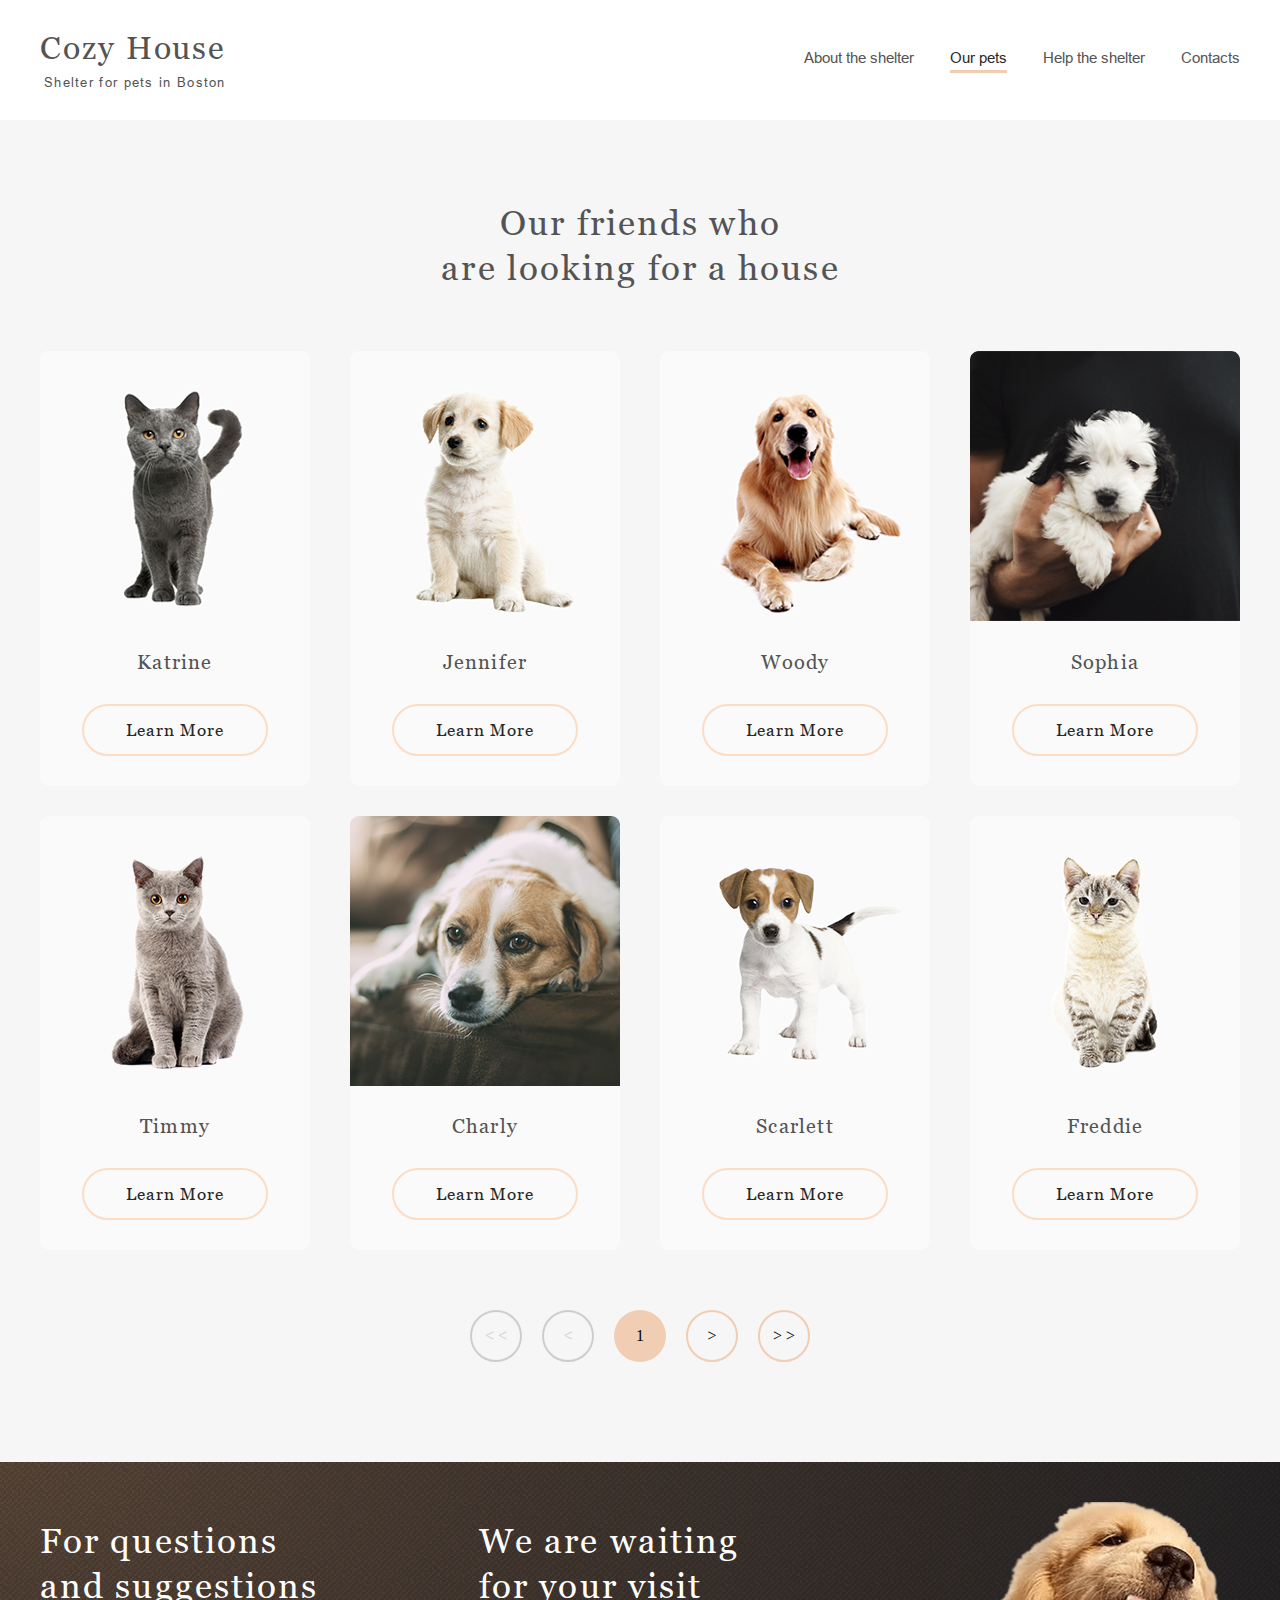
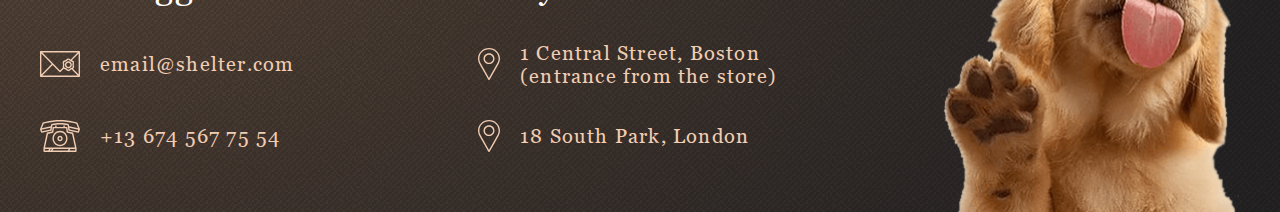
==== commit 586ae054: "feat: add render pet carts and popup" ====
--- a/pages/pets/index.html
+++ b/pages/pets/index.html
@@ -9,6 +9,7 @@
     <link rel="stylesheet" href="../../assets/fonts/georgia/stylesheet.css" />
     <link rel="stylesheet" href="../../assets/styles/normalize.css" />
     <link rel="stylesheet" href="style.css" />
+    <script type="module" defer src="../../assets/scripts/script.js"></script>
   </head>
   <body>
     <header class="header">
@@ -25,20 +26,22 @@
             <label class="menu-button-container" for="menu-toggle">
               <div class="menu-button"></div>
             </label>
-            <ul class="navigation-ul">
-              <li class="navigation__item">
-                <a href="../../pages/main/index.html">About the shelter</a>
-              </li>
-              <li class="navigation__item active">
-                <a href="../../pages/pets/index.html">Our pets</a>
-              </li>
-              <li class="navigation__item">
-                <a href="../../pages/main/index.html#help-shelter"
-                  >Help the shelter</a
-                >
-              </li>
-              <li class="navigation__item"><a href="#contacts">Contacts</a></li>
-            </ul>
+            <div class="navigation__mobile">
+              <ul class="navigation-ul">
+                <li class="navigation__item">
+                  <a href="../../pages/main/index.html">About the shelter</a>
+                </li>
+                <li class="navigation__item active">
+                  <a href="../../pages/pets/index.html">Our pets</a>
+                </li>
+                <li class="navigation__item">
+                  <a href="../../pages/main/index.html#help-shelter"
+                    >Help the shelter</a
+                  >
+                </li>
+                <li class="navigation__item"><a href="#contacts">Contacts</a></li>
+              </ul>
+            </div>
           </nav>
         </div>
       </div>
@@ -51,7 +54,7 @@
               <h3 class="h3">Our friends who <br />are looking for a house</h3>
             </div>
             <div class="section-our-friends__slides">
-              <article class="section-our-friends__slide-element slide-element">
+              <!-- <article class="section-our-friends__slide-element slide-element">
                 <img
                   class="slide-element__image text-align-center"
                   src="../../assets/images/pets-katrine.png"
@@ -174,7 +177,7 @@
                 >
                   Learn more
                 </button>
-              </article>
+              </article> -->
             </div>
             <div
               class="
--- a/pages/pets/style.css
+++ b/pages/pets/style.css
@@ -326,6 +326,32 @@
     background-color: var(--color-primary-light);
 }
 
+.modal-window {
+    display: none;
+}
+
+.modal-window.active {
+    position: fixed;
+    display: flex;
+    width: 900px;
+    height: 500px;
+    top: calc(50% - 250px);
+    left: calc(50% - 450px);
+    margin: 0 auto;
+    background-color: #fff;
+}
+
+.modal-window__close {
+    position: absolute;
+    top: 0;
+    right: 0;
+}
+
+.modal-window__type-block {
+    display: flex;
+    flex-direction: row;
+}
+
 /* Main classes */
 /* Main classes */
 
@@ -486,6 +512,20 @@
         text-align: justify;
     }
 
+    .header__logo {
+        position: relative;
+    }
+
+    .navigation__mobile .header__logo {
+        position: absolute;
+        right: 124px;
+    }
+
+    .navigation__mobile .header__logo .h1, 
+    .navigation__mobile .header__logo .logo-subtitle {
+        color: var(--color-light-xl);
+    }
+
     .section-our-friends__block {
         padding: 42px 0;
     }
@@ -542,7 +582,7 @@
     display: none;
     height: 100%;
     width: 30px;
-    margin-right: 43px;
+    margin-right: 0;
     cursor: pointer;
     flex-direction: column;
     justify-content: center;
@@ -588,25 +628,35 @@
 
 @media (max-width: 767.98px) {
 
+    .navigation__item a {
+        font-size: 0;
+    }
+
     .menu-button-container {
         display: flex;
-        position: relative;
-        z-index: 10;
-    }
-
-    ul.navigation-ul {
-        display: none;
         position: absolute;
+        right: 53px;
+        height: 60px;
+        z-index: 100;
+    }
+
+    #menu-toggle~.navigation__mobile ul.navigation-ul  {
+        display: flex;
+        position: fixed;
+        opacity: 0;
         top: 0;
         margin-top: 0;
         right: 0;
         flex-direction: column;
-        width: 320px;
+        width: 0;
+        height: 100vh;
         justify-content: center;
         align-items: center;
-    }
-
-    #menu-toggle~ul.navigation-ul li {
+        transform: translateX(100%);
+        transition: all .3s ease-in;
+    }
+
+    #menu-toggle~.navigation__mobile ul.navigation-ul li {
         height: 0;
         margin: 0;
         padding: 0;
@@ -614,21 +664,30 @@
         transition: height 400ms cubic-bezier(0.23, 1, 0.32, 1);
     }
 
-    #menu-toggle:checked~ul.navigation-ul {
+    #menu-toggle:checked~.navigation__mobile ul.navigation-ul {
         display: flex;
+        opacity: 1;
         height: 100vh;
-        padding-top: 67px;
+        width: 320px;
+        padding-top: 20px;
         padding-left: 0;
         background-color: var(--color-dark-3xl);
-    }
-
-    #menu-toggle:checked~ul.navigation-ul li {
+        z-index: 10;
+        transform: translateX(0);
+        transition: all .3s ease-out;
+    }
+    
+    #menu-toggle:checked~.navigation__mobile ul.navigation-ul .navigation__item a {
+        font-size: 32px;
+    }
+
+    #menu-toggle:checked~.navigation__mobile ul.navigation-ul li {
         transition: height 400ms cubic-bezier(0.23, 1, 0.32, 1);
         height: 60px;
         padding-bottom: 32px;
     }
 
-    #menu-toggle:checked~ul.navigation-ul li a {
+    #menu-toggle:checked~.navigation__mobile ul.navigation-ul li a {
         font-size: 32px;
         font-weight: 400;
         line-height: 51px;
@@ -637,14 +696,8 @@
         color: var(--color-dark-s);
     }
 
-    #menu-toggle:checked~ul.navigation-ul li.active a {
+    #menu-toggle:checked~.navigation__mobile ul.navigation-ul li.active a {
         color: var(--color-light-s);
     }
 
-}
-
-@media (min-width: 370px) and (max-width: 380px) {
-    #menu-toggle:checked~ul.navigation-ul {
-        padding-top: 22px !important;
-    }
 }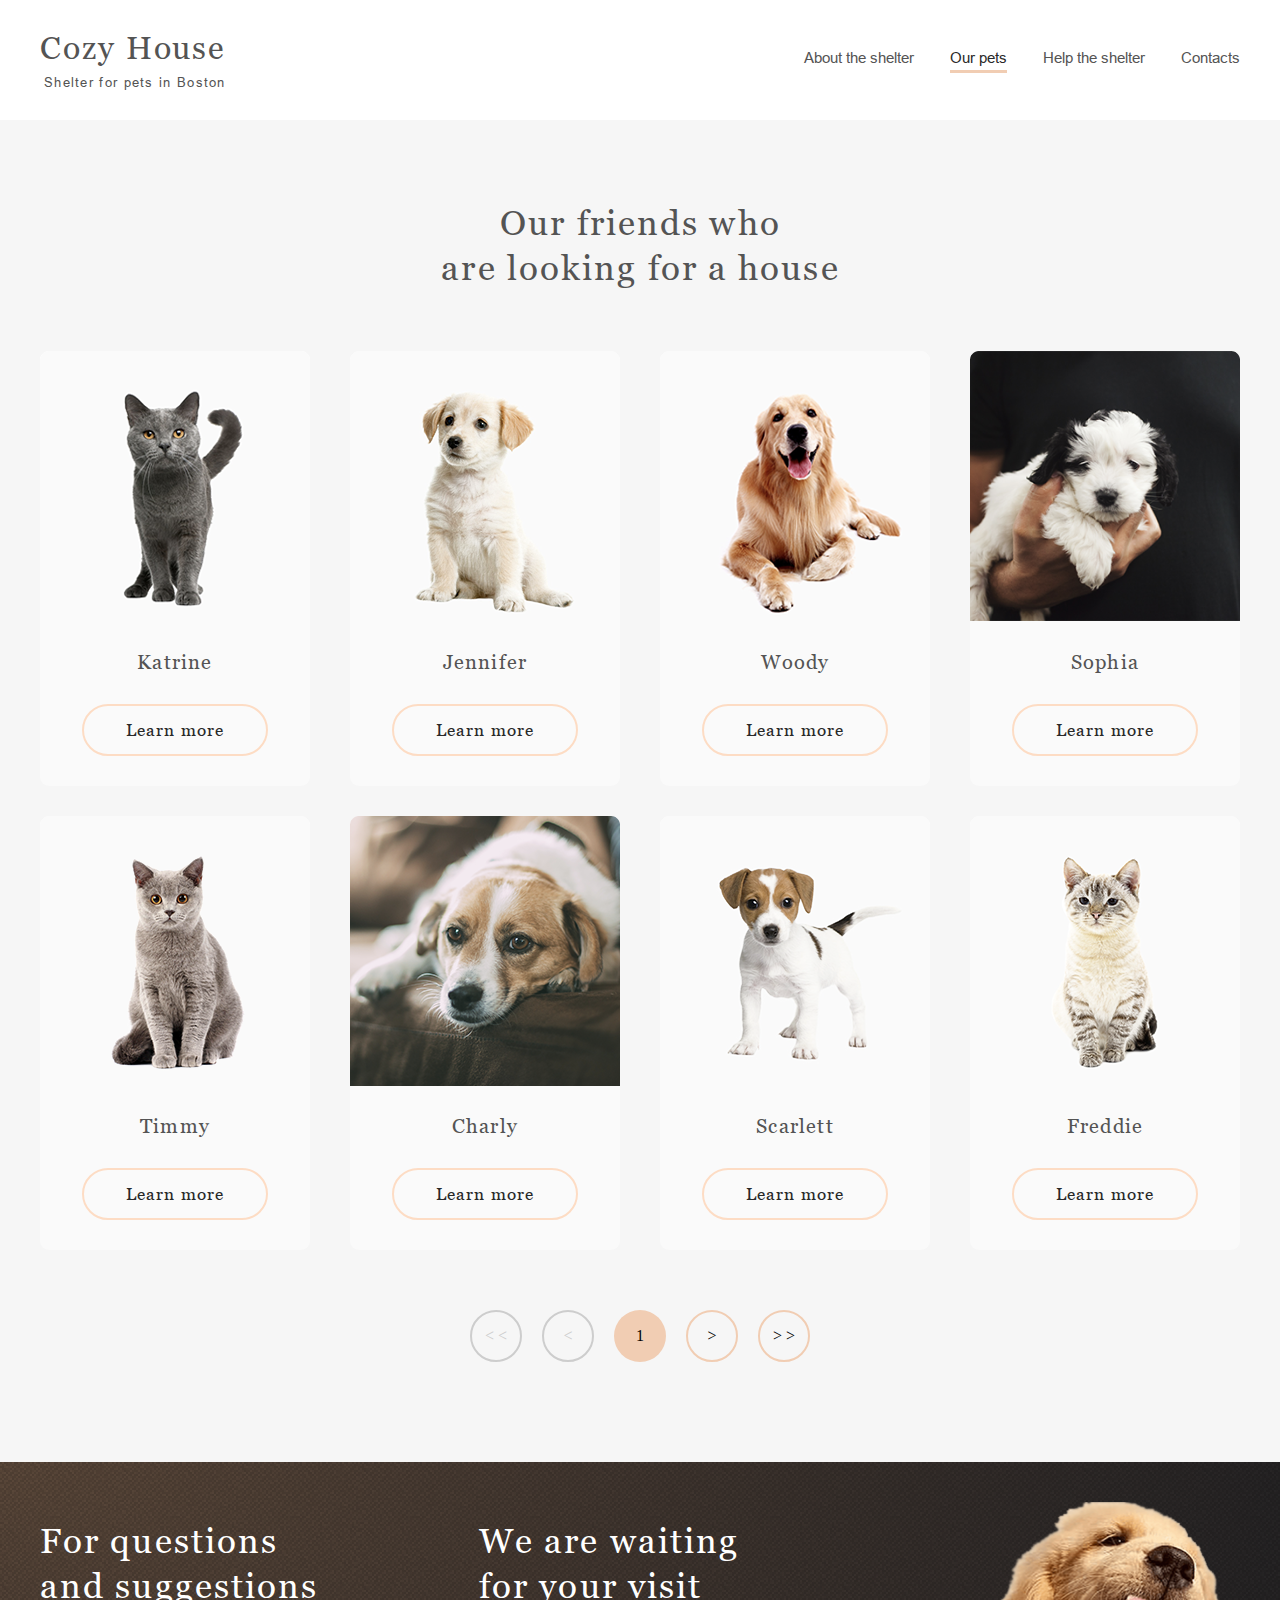
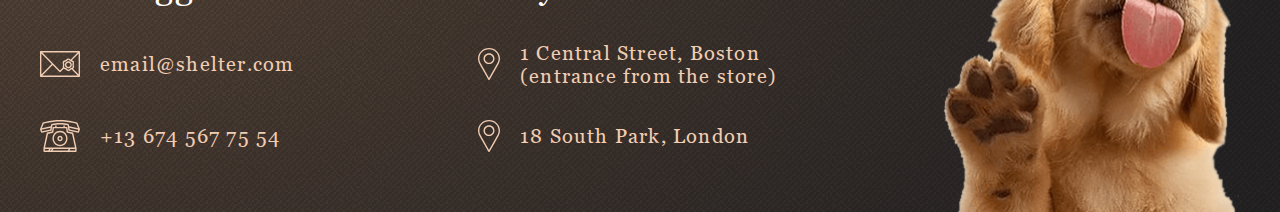
==== commit 70fbdd5f: "feat: add big array" ====
--- a/pages/pets/index.html
+++ b/pages/pets/index.html
@@ -39,7 +39,9 @@
                     >Help the shelter</a
                   >
                 </li>
-                <li class="navigation__item"><a href="#contacts">Contacts</a></li>
+                <li class="navigation__item">
+                  <a href="#contacts">Contacts</a>
+                </li>
               </ul>
             </div>
           </nav>
@@ -53,132 +55,10 @@
             <div class="section-our-friends__title text-align-center">
               <h3 class="h3">Our friends who <br />are looking for a house</h3>
             </div>
-            <div class="section-our-friends__slides">
-              <!-- <article class="section-our-friends__slide-element slide-element">
-                <img
-                  class="slide-element__image text-align-center"
-                  src="../../assets/images/pets-katrine.png"
-                  alt="pet Katrine"
-                />
-                <h4 class="h4 slide-element__title text-align-center">
-                  Katrine
-                </h4>
-                <button
-                  type="button"
-                  class="button button-secondary text-align-center"
-                >
-                  Learn more
-                </button>
-              </article>
-              <article class="section-our-friends__slide-element slide-element">
-                <img
-                  class="slide-element__image text-align-center"
-                  src="../../assets/images/pets-jennifer.png"
-                  alt="pet Jennifer"
-                />
-                <h4 class="h4 slide-element__title text-align-center">
-                  Jennifer
-                </h4>
-                <button
-                  type="button"
-                  class="button button-secondary text-align-center"
-                >
-                  Learn more
-                </button>
-              </article>
-              <article class="section-our-friends__slide-element slide-element">
-                <img
-                  class="slide-element__image text-align-center"
-                  src="../../assets/images/pets-woody.png"
-                  alt="pet Woody"
-                />
-                <h4 class="h4 slide-element__title text-align-center">Woody</h4>
-                <button
-                  type="button"
-                  class="button button-secondary text-align-center"
-                >
-                  Learn more
-                </button>
-              </article>
-              <article class="section-our-friends__slide-element slide-element">
-                <img
-                  class="slide-element__image text-align-center"
-                  src="../../assets/images/pets-sophia.png"
-                  alt="pet Sophia"
-                />
-                <h4 class="h4 slide-element__title text-align-center">
-                  Sophia
-                </h4>
-                <button
-                  type="button"
-                  class="button button-secondary text-align-center"
-                >
-                  Learn more
-                </button>
-              </article>
-              <article class="section-our-friends__slide-element slide-element">
-                <img
-                  class="slide-element__image text-align-center"
-                  src="../../assets/images/pets-timmy.png"
-                  alt="pet Timmy"
-                />
-                <h4 class="h4 slide-element__title text-align-center">Timmy</h4>
-                <button
-                  type="button"
-                  class="button button-secondary text-align-center"
-                >
-                  Learn more
-                </button>
-              </article>
-              <article class="section-our-friends__slide-element slide-element">
-                <img
-                  class="slide-element__image text-align-center"
-                  src="../../assets/images/pets-charly.png"
-                  alt="pet Charly"
-                />
-                <h4 class="h4 slide-element__title text-align-center">
-                  Charly
-                </h4>
-                <button
-                  type="button"
-                  class="button button-secondary text-align-center"
-                >
-                  Learn more
-                </button>
-              </article>
-              <article class="section-our-friends__slide-element slide-element">
-                <img
-                  class="slide-element__image text-align-center"
-                  src="../../assets/images/pets-scarlet.png"
-                  alt="pet Scarlett"
-                />
-                <h4 class="h4 slide-element__title text-align-center">
-                  Scarlett
-                </h4>
-                <button
-                  type="button"
-                  class="button button-secondary text-align-center"
-                >
-                  Learn more
-                </button>
-              </article>
-              <article class="section-our-friends__slide-element slide-element">
-                <img
-                  class="slide-element__image text-align-center"
-                  src="../../assets/images/pets-freddie.png"
-                  alt="pet Freddie"
-                />
-                <h4 class="h4 slide-element__title text-align-center">
-                  Freddie
-                </h4>
-                <button
-                  type="button"
-                  class="button button-secondary text-align-center"
-                >
-                  Learn more
-                </button>
-              </article> -->
-            </div>
+            <div
+              class="section-our-friends__slides"
+              id="pets-pagination-block"
+            ></div>
             <div
               class="
                 section-our-friends__slides-pagination
--- a/pages/pets/style.css
+++ b/pages/pets/style.css
@@ -302,9 +302,10 @@
 .slide-element {
     border-radius: 9px;
     background-color: var(--color-light-s);
-}
-
-.slide-element:hover {
+    cursor: pointer;
+}
+
+.slide-element:hover .button-animal {
     cursor: pointer;
     background-color: var(--color-light-xl);
 }
@@ -320,10 +321,6 @@
 .slide-element .button {
     display: flex;
     margin-bottom: 30px;
-}
-
-.slide-element:hover button {
-    background-color: var(--color-primary-light);
 }
 
 .modal-window {
@@ -338,18 +335,76 @@
     top: calc(50% - 250px);
     left: calc(50% - 450px);
     margin: 0 auto;
-    background-color: #fff;
+    border-radius: 9px;
+    background-color: var(--color-light-s);
+    box-shadow: 0px 2px 35px 14px rgba(13, 13, 13, 0.04);
+    z-index: 100;
 }
 
 .modal-window__close {
     position: absolute;
-    top: 0;
-    right: 0;
+    top: -52px;
+    right: -52px;
+    background-image: url(../../assets/icons/icon-close.svg);
+    background-repeat: no-repeat;
+    background-position: center;
+}
+
+.modal-window__close.active {
+    background-color: var(--color-primary);
+}
+
+.modal-window__block {
+    display: flex;
+    cursor: auto;
+}
+
+.modal-window__image {
+    border-top-left-radius: 9px;
+    border-bottom-left-radius: 9px;
+}
+
+.modal-window__description {
+    padding: 50px 20px 88px 29px;
+}
+
+.modal-window__title {
+    padding-bottom: 10px;
 }
 
 .modal-window__type-block {
     display: flex;
     flex-direction: row;
+    padding-bottom: 40px;
+}
+
+.modal-window__description-text {
+    padding-bottom: 40px;
+}
+
+.modal-window__list {
+    margin: 0;
+    padding: 0 0 0 5px;
+}
+
+.modal-window__list-item {
+    position: relative;
+    padding: 0 0 10px 10px;
+}
+
+.modal-window__list-item::before {
+    content: '';
+    position: absolute;
+    top: 5px;
+    left: -5px;
+    width: 4px;
+    height: 4px;
+    border-radius: 10px;
+    background-color: var(--color-primary);
+}
+
+.modal-window__list-item span {
+    font-weight: 700;
 }
 
 /* Main classes */
@@ -473,6 +528,31 @@
     .section-our-friends__slides .section-our-friends__slide-element.slide-element:nth-last-child(1),
     .section-our-friends__slides .section-our-friends__slide-element.slide-element:nth-last-child(2) {
         display: none;
+    }
+
+    .modal-window.active {
+        width: 630px;
+        height: 350px;
+        top: calc(50% - 175px);
+        left: calc(50% - 315px);
+    }
+
+    .modal-window__description {
+        padding: 10px 9px 37px 11px;
+    }
+
+    .modal-window__type-block,
+    .modal-window__description-text {
+        padding-bottom: 20px;
+    }
+
+    .modal-window__description-text {
+        font-size: 13px;
+        color: #000000;
+    }
+
+    .modal-window__list-item {
+        color: #000000;
     }
 
     .footer__block {
@@ -537,6 +617,34 @@
 
     .section-our-friends__slide-element.slide-element:nth-child(n+4) {
         display: none;
+    }
+
+    .modal-window.active {
+        width: auto;
+        height: auto;
+        top: calc(50% - 175px);
+        left: calc(50% - 130px);
+    }
+
+    .modal-window__close {
+        right: -26px;
+    }
+
+    .modal-window__image {
+        display: none;
+    }
+
+    .modal-window__description {
+        max-width: 240px;
+        padding: 10px;
+    }
+
+    .modal-window__title {
+        color: #000;
+    }
+
+    .modal-window__type-block  {
+        justify-content: center;
     }
 
     .footer__list {
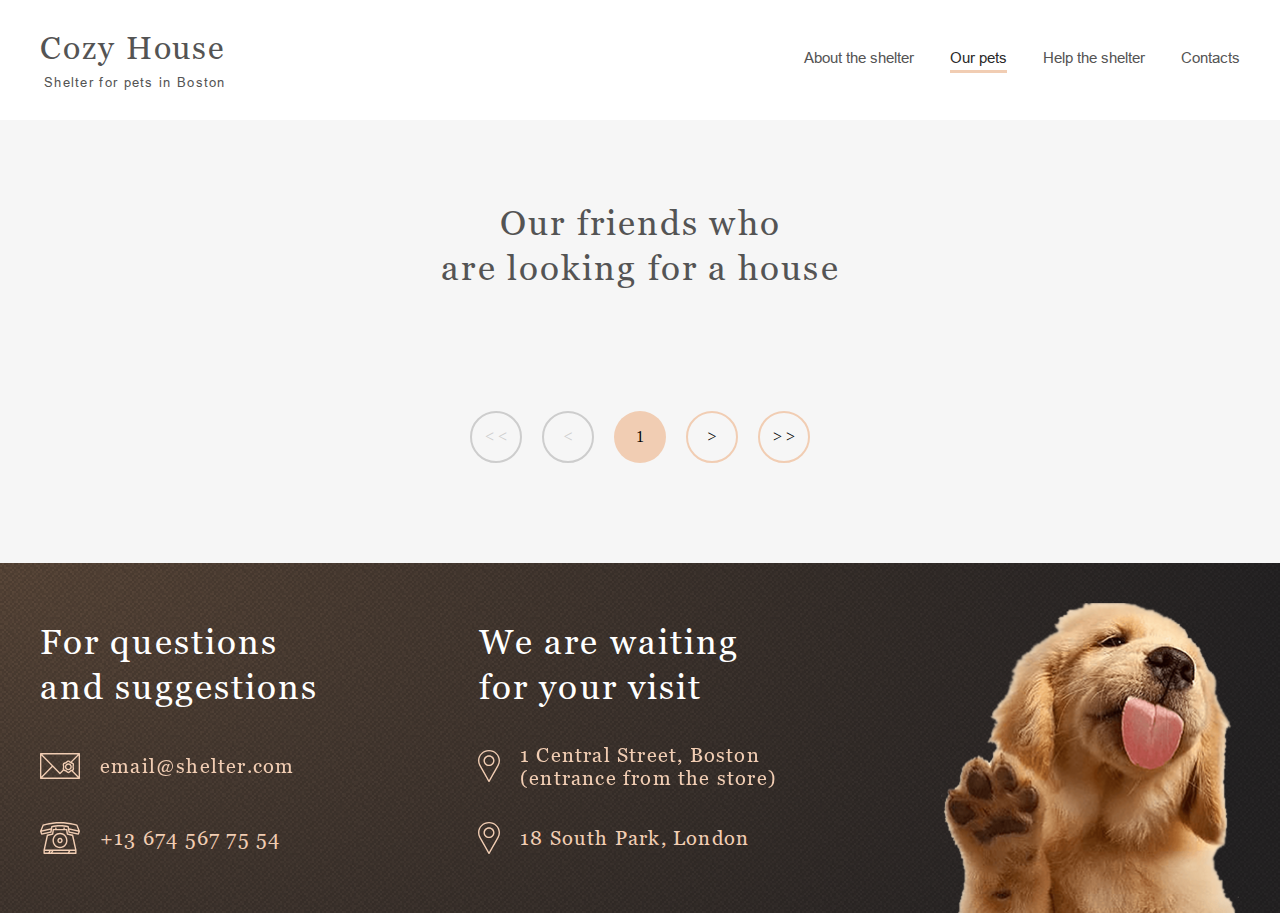
==== commit a465a499: "feat: add pagination functionality" ====
--- a/pages/pets/index.html
+++ b/pages/pets/index.html
@@ -72,14 +72,14 @@
                   button-circle button-arrow
                   slides-pagination__double-back
                 "
-                disabled
+                
               >
                 &lt; &lt;
               </button>
               <button
                 type="button"
                 class="button-circle button-arrow slides-pagination__back"
-                disabled
+                
               >
                 &lt;
               </button>
--- a/pages/pets/style.css
+++ b/pages/pets/style.css
@@ -300,14 +300,24 @@
 }
 
 .slide-element {
+    position: fixed;
+    opacity: 0;
+    left: 100px;
     border-radius: 9px;
     background-color: var(--color-light-s);
     cursor: pointer;
+    transition: left .5s;
+}
+
+.slide-element.active {
+    position: relative;
+    opacity: 1;
+    left: 0;
 }
 
 .slide-element:hover .button-animal {
     cursor: pointer;
-    background-color: var(--color-light-xl);
+    background-color: var(--color-primary-light);
 }
 
 .slide-element__image {
@@ -525,10 +535,10 @@
         margin-bottom: 40px;
     }
 
-    .section-our-friends__slides .section-our-friends__slide-element.slide-element:nth-last-child(1),
+    /* .section-our-friends__slides .section-our-friends__slide-element.slide-element:nth-last-child(1),
     .section-our-friends__slides .section-our-friends__slide-element.slide-element:nth-last-child(2) {
         display: none;
-    }
+    } */
 
     .modal-window.active {
         width: 630px;
@@ -615,9 +625,9 @@
         padding-bottom: 4px;
     }
 
-    .section-our-friends__slide-element.slide-element:nth-child(n+4) {
+    /* .section-our-friends__slide-element.slide-element:nth-child(n+4) {
         display: none;
-    }
+    } */
 
     .modal-window.active {
         width: auto;
